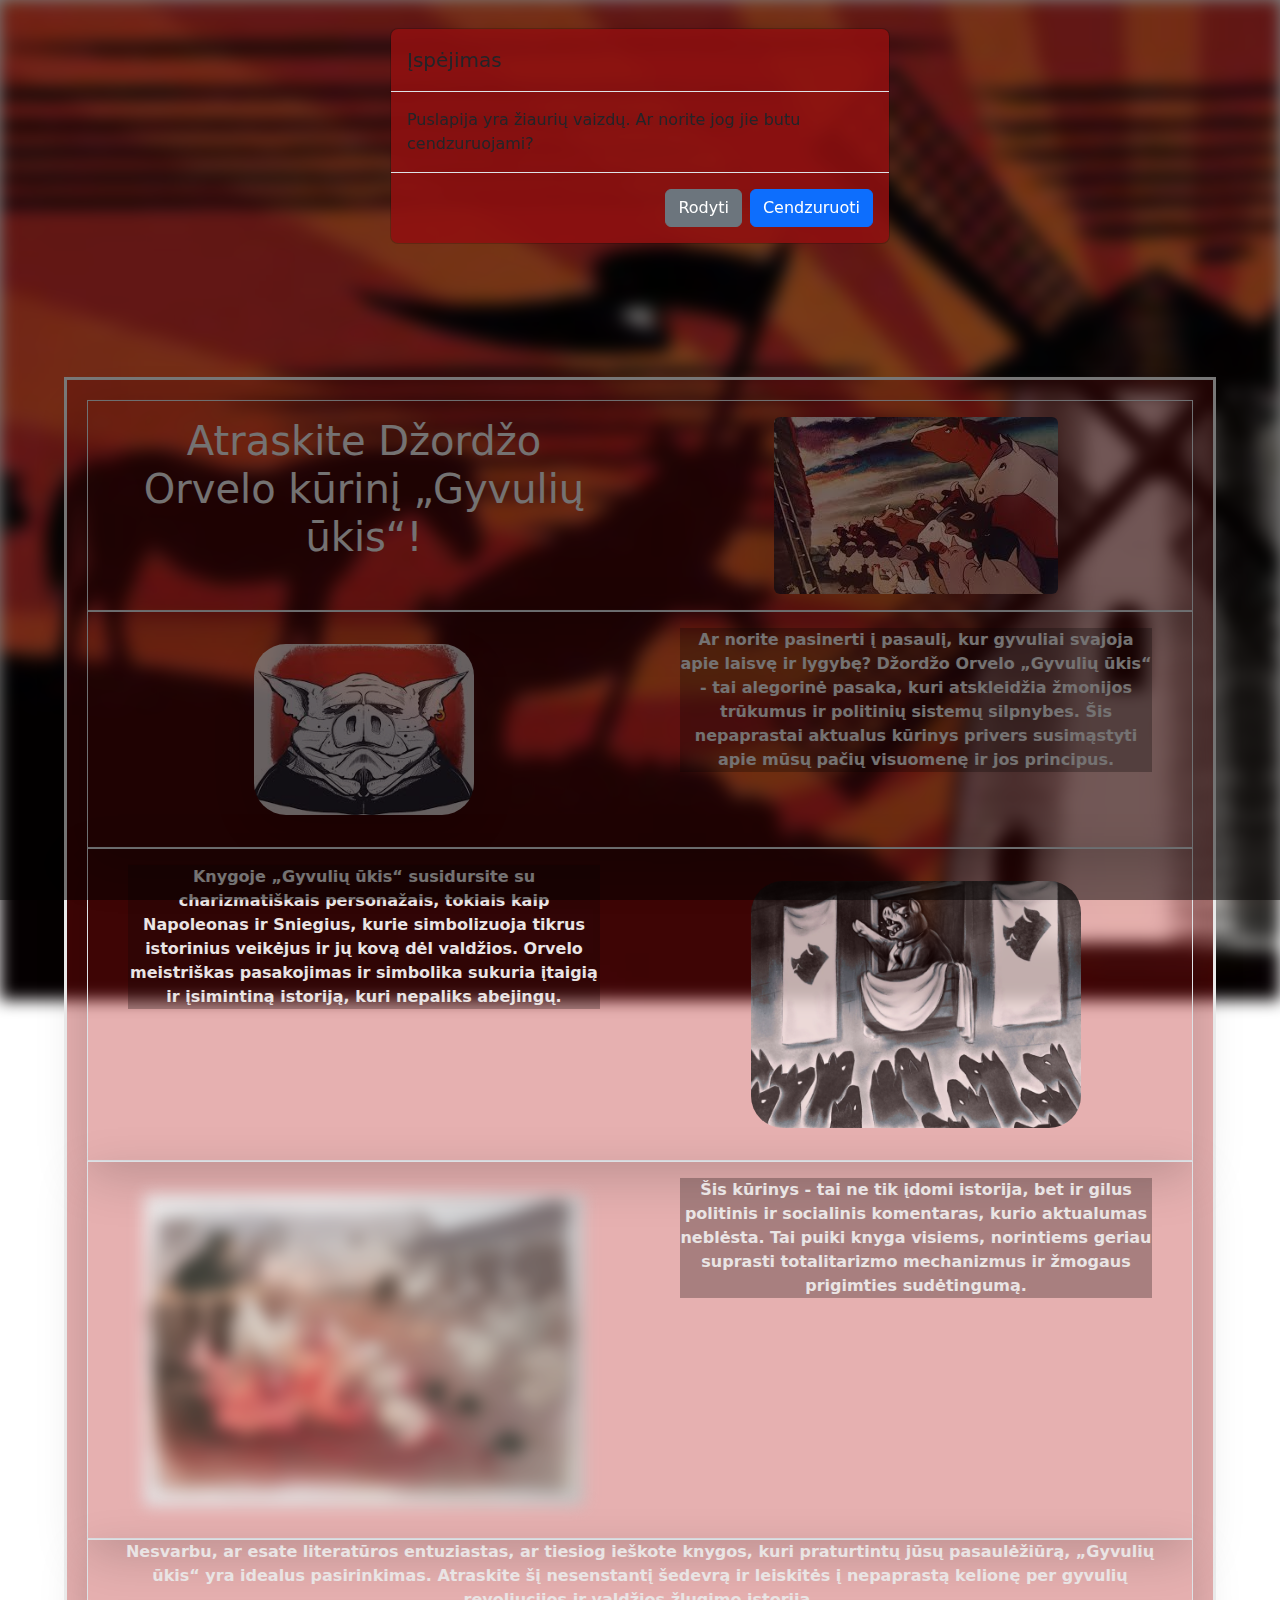
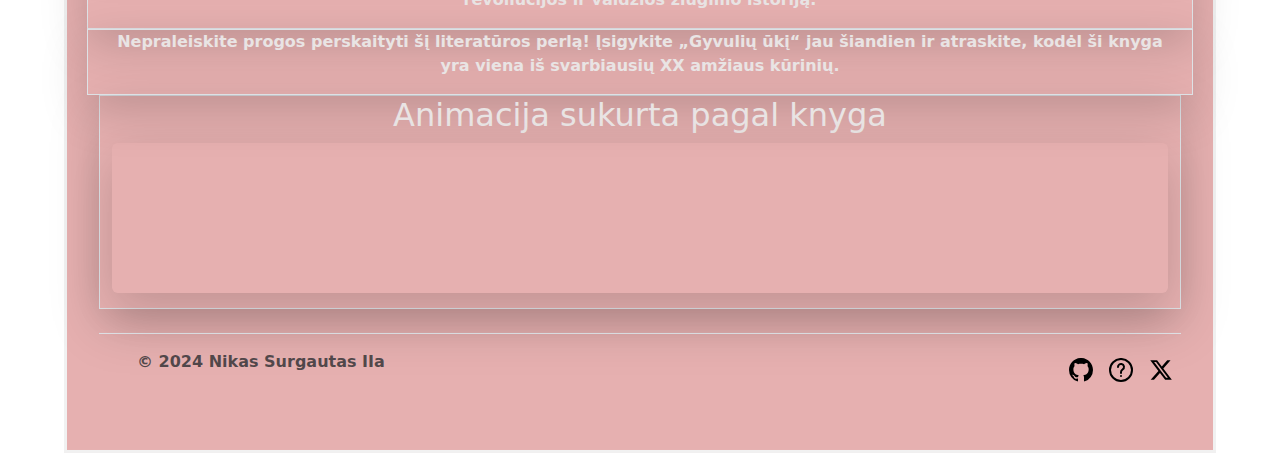
==== index.html @ b31e366e "foter with info" ====
<!DOCTYPE html>
<html lang="en">

<head>
    <meta charset="UTF-8">
    <meta name="viewport" content="width=device-width, initial-scale=1.0">
    <title>Givuliu Ūkis</title>
    <link rel="stylesheet" href="stiliukas.css">
    <link href="https://cdn.jsdelivr.net/npm/bootstrap@5.3.3/dist/css/bootstrap.min.css" rel="stylesheet"
        integrity="sha384-QWTKZyjpPEjISv5WaRU9OFeRpok6YctnYmDr5pNlyT2bRjXh0JMhjY6hW+ALEwIH" crossorigin="anonymous">
    <script src="https://cdn.jsdelivr.net/npm/bootstrap@5.3.3/dist/js/bootstrap.bundle.min.js"
        integrity="sha384-YvpcrYf0tY3lHB60NNkmXc5s9fDVZLESaAA55NDzOxhy9GkcIdslK1eN7N6jIeHz"
        crossorigin="anonymous"></script>
    <script src="https://code.jquery.com/jquery-3.5.1.slim.min.js"></script>
    <script src="https://cdn.jsdelivr.net/npm/@popperjs/core@2.5.4/dist/umd/popper.min.js"></script>
    <script src="https://stackpath.bootstrapcdn.com/bootstrap/4.5.2/js/bootstrap.min.js"></script>
    <script>
        $(document).ready(function () {
            $('#exampleModal').modal('show');

            let cendzura = true;
            let rodyti = document.getElementById("rodyti");
            let nerodyti = document.getElementById("nerodyti");
            let pav5 = document.getElementById("pav5");
            rodyti.addEventListener("click", function () {
                cendzura = false;
                cendzuravimas()

            });
            nerodyti.addEventListener("click", function () {
                cendzura = true;
                cendzuravimas()
            });
            function cendzuravimas() {

                if (!cendzura) {
                    pav5.style.filter = "blur(0px)";


                } else {
                    pav5.style.filter = "blur(10px)";

                }
            }

        });
    </script>
</head>

<body class=" w-100 h-100">
    <div class="modal fade" id="exampleModal" tabindex="-1" aria-labelledby="exampleModalLabel" aria-hidden="true">
        <div class="modal-dialog">
            <div style="background-color: rgba(143, 16, 16, 0.884);" class="modal-content">
                <div class="modal-header">
                    <h5 class="modal-title" id="exampleModalLabel">Įspėjimas</h5>

                </div>
                <div class="modal-body">
                    Puslapija yra žiaurių vaizdų. Ar norite jog jie butu cendzuruojami?
                </div>
                <div class="modal-footer">
                    <button type="button" class="btn btn-secondary" data-bs-dismiss="modal" id="rodyti">Rodyti</button>
                    <button type="button" class="btn btn-primary" id="nerodyti"
                        data-bs-dismiss="modal">Cendzuruoti</button>
                </div>
            </div>
        </div>
    </div>

    <div class="bg-image">
    </div>

    <div class="bg-text">

        <div class="container">
            <div class="row">
                <div class="g-col-6 border shadow-lg">
                    <div class="container overflow-hidden text-center">
                        <div class="row gx-5">
                            <div class="col">
                                <div class="p-3">
                                    <h1 class="title text">Atraskite Džordžo Orvelo kūrinį „Gyvulių ūkis“!
                                    </h1>
                                </div>
                            </div>
                            <div class="col">
                                <div class="p-3"> <img src="pav1.jpeg" class="opacity-75 rounded-2 shadow-lg"></img>
                                </div>
                            </div>
                        </div>
                    </div>


                </div>
                <div class="g-col-6 border shadow-lg">
                    <div class="container overflow-hidden text-center">
                        <div class="row gx-5">
                            <div class="col">
                                <div class="p-3">

                                    <div class="p-3"> <img class="opacity-75 w-50 h-50 rounded-5 shadow-lg"
                                            src="pav3.jpeg"></img></div>
                                </div>
                            </div>
                            <div class="col">
                                <div class="p-3">

                                    <div style="background-color: rgba(15, 7, 7, 0.288);">
                                        <p class="text">Ar norite pasinerti į pasaulį, kur gyvuliai svajoja apie laisvę
                                            ir lygybę? Džordžo
                                            Orvelo „Gyvulių ūkis“ - tai alegorinė pasaka, kuri atskleidžia žmonijos
                                            trūkumus ir politinių
                                            sistemų silpnybes. Šis nepaprastai aktualus kūrinys privers susimąstyti apie
                                            mūsų pačių
                                            visuomenę ir
                                            jos principus.</p>
                                    </div>
                                </div>
                            </div>
                        </div>
                    </div>

                </div>
                <div class="g-col-6 border shadow-lg">
                    <div class="container overflow-hidden text-center">
                        <div class="row gx-5">
                            <div class="col">
                                <div class="p-3">

                                    <div style="background-color: rgba(15, 7, 7, 0.288);">

                                        <p class="text">Knygoje „Gyvulių ūkis“ susidursite su charizmatiškais
                                            personažais, tokiais kaip
                                            Napoleonas ir Sniegius, kurie simbolizuoja tikrus istorinius veikėjus ir jų
                                            kovą dėl valdžios.
                                            Orvelo meistriškas pasakojimas ir simbolika sukuria įtaigią ir įsimintiną
                                            istoriją, kuri
                                            nepaliks abejingų.</p>

                                    </div>
                                </div>
                            </div>
                            <div class="col">
                                <div class="p-3">

                                    <div class="p-3"> <img id="pav4" class="opacity-75 w-75 h-75 rounded-5"
                                            src="pav4.jpeg"></img></div>
                                </div>
                            </div>
                        </div>
                    </div>

                </div>
                <div class="g-col-6 border shadow-lg">
                    <div class="container overflow-hidden text-center">
                        <div class="row gx-5">
                            <div class="col">
                                <div class="p-3">

                                    <div class="p-3"> <img id="pav5" class="opacity-75 w-100 h-100 rounded-1"
                                            src="pav5.jpeg"></img></div>
                                </div>
                            </div>
                            <div class="col">
                                <div class="p-3">

                                    <div style="background-color: rgba(15, 7, 7, 0.288);">

                                        <p class="text">Šis kūrinys - tai ne tik įdomi istorija, bet ir gilus politinis
                                            ir socialinis
                                            komentaras, kurio aktualumas neblėsta. Tai puiki knyga visiems, norintiems
                                            geriau suprasti
                                            totalitarizmo mechanizmus ir žmogaus prigimties sudėtingumą.</p>

                                    </div>
                                </div>
                            </div>
                        </div>
                    </div>

                </div>

                <div class="g-col-6 border shadow-lg">
                    <p class="text">Nesvarbu, ar esate literatūros entuziastas, ar tiesiog ieškote knygos, kuri
                        praturtintų jūsų pasaulėžiūrą, „Gyvulių ūkis“ yra idealus pasirinkimas. Atraskite šį nesenstantį
                        šedevrą ir leiskitės į nepaprastą kelionę per gyvulių revoliucijos ir valdžios žlugimo istoriją.

                    </p>
                </div>
                <div class="g-col-6 border shadow-lg">
                    <p class="text">Nepraleiskite progos perskaityti šį literatūros perlą! Įsigykite „Gyvulių ūkį“ jau
                        šiandien ir atraskite, kodėl ši knyga yra viena iš svarbiausių XX amžiaus kūrinių.

                    </p>
                </div>
                <!-- <div class="col-6 border shadow-lg" ><img src="pav1.jpeg" class="rounded mx-auto d-block w-100">
                </img> -->
            </div>
            <div class="container-fluid border shadow-lg">
                <h2>
                    Animacija sukurta pagal knyga
                </h2>
                <iframe class="figure-img rounded shadow-lg w-100 h-100 d-inline-block mouseon"
                    src="https://www.youtube-nocookie.com/embed/R7zAWdd0No4?si=Yp4DZ9bgCKbvUCI1"
                    title="YouTube video player" frameborder="0"
                    allow="accelerometer; autoplay; clipboard-write; encrypted-media; gyroscope; picture-in-picture; web-share"
                    referrerpolicy="strict-origin-when-cross-origin" allowfullscreen>
                </iframe>
            </div>
        </div>
        <div class="container">
            <footer class="d-flex flex-wrap justify-content-between align-items-center py-3 my-4 border-top">
                <div class="col-md-4 d-flex align-items-center">
                    <a href="/" class="mb-3 me-2 mb-md-0 text-body-secondary text-decoration-none lh-1">
                        <svg class="bi" width="30" height="24">
                            <use xlink:href="#bootstrap"></use>
                        </svg>
                    </a>
                    <p class="text-center text-body-secondary">© 2024 Nikas Surgautas IIa</p>

                </div>

                <ul class="nav col-md-4 justify-content-end list-unstyled d-flex">
                    <li class="nav-item"><a href="#" class="nav-link px-2 text-body-secondary"></a></li>
                    <li class="nav-item"><a href="https://github.com/NIKASURG"
                            class="nav-link px-2 text-body-secondary">
                            <svg aria-hidden="true" height="24" viewBox="0 0 16 16" version="1.1" width="24"
                                data-view-component="true" class="octicon octicon-mark-github">
                                <path
                                    d="M8 0c4.42 0 8 3.58 8 8a8.013 8.013 0 0 1-5.45 7.59c-.4.08-.55-.17-.55-.38 0-.27.01-1.13.01-2.2 0-.75-.25-1.23-.54-1.48 1.78-.2 3.65-.88 3.65-3.95 0-.88-.31-1.59-.82-2.15.08-.2.36-1.02-.08-2.12 0 0-.67-.22-2.2.82-.64-.18-1.32-.27-2-.27-.68 0-1.36.09-2 .27-1.53-1.03-2.2-.82-2.2-.82-.44 1.1-.16 1.92-.08 2.12-.51.56-.82 1.28-.82 2.15 0 3.06 1.86 3.75 3.64 3.95-.23.2-.44.55-.51 1.07-.46.21-1.61.55-2.33-.66-.15-.24-.6-.83-1.23-.82-.67.01-.27.38.01.53.34.19.73.9.82 1.13.16.45.68 1.31 2.69.94 0 .67.01 1.3.01 1.49 0 .21-.15.45-.55.38A7.995 7.995 0 0 1 0 8c0-4.42 3.58-8 8-8Z">
                                </path>
                            </svg>
                        </a>
                    </li>

                    <li class="nav-item"><a href="/FAQs.html" class="nav-link px-2 text-body-secondary"><svg
                                xmlns="http://www.w3.org/2000/svg" id="Outline" viewBox="0 0 24 24" width="24"
                                height="24">
                                <path
                                    d="M12,0A12,12,0,1,0,24,12,12.013,12.013,0,0,0,12,0Zm0,22A10,10,0,1,1,22,12,10.011,10.011,0,0,1,12,22Z" />
                                <path
                                    d="M12.717,5.063A4,4,0,0,0,8,9a1,1,0,0,0,2,0,2,2,0,0,1,2.371-1.967,2.024,2.024,0,0,1,1.6,1.595,2,2,0,0,1-1,2.125A3.954,3.954,0,0,0,11,14.257V15a1,1,0,0,0,2,0v-.743a1.982,1.982,0,0,1,.93-1.752,4,4,0,0,0-1.213-7.442Z" />
                                <rect x="11" y="17" width="2" height="2" rx="1" />
                            </svg></a></li>
                    <!-- <li class="nav-item"><a href="#" class="nav-link px-2 text-body-secondary"></a></li> -->
                    <li class="nav-item"><a href="https://x.com/surgautas" class="nav-link px-2 text-body-secondary">
                            <svg aria-hidden="true" height="24" viewBox="0 0 24 24" version="1.1" width="24"
                                data-view-component="true" class="octicon octicon-mark-github">
                                <path
                                    d="M18.244 2.25h3.308l-7.227 8.26 8.502 11.24H16.17l-5.214-6.817L4.99 21.75H1.68l7.73-8.835L1.254 2.25H8.08l4.713 6.231zm-1.161 17.52h1.833L7.084 4.126H5.117z">
                                </path>
                            </svg>
                        </a>
                    </li>


                </ul>
            </footer>


</body>

</html>
---- stiliukas.css ----
.dcenter{
    text-align: center;
}
body{
    background: rgb(121, 25, 21);
}

.mouseon{
    opacity: 0.95;
}
.mouseon:hover {
    opacity: 1;
}
body, html {
    height: 1000px;
    margin: 0;
    font-family: Arial, Helvetica, sans-serif;
  }
  
  * {
    box-sizing: border-box;
  }
  
  .bg-image {
    /* The image used */
    background-image: url("pav2.jpeg");
    
    /* Add the blur effect */
    filter: blur(8px);
    -webkit-filter: blur(8px);
    
    /* Full height */
    height: 100%; 
    
    /* Center and scale the image nicely */
    background-position: center;
    background-repeat: repeat;
    background-size: cover;
  }
  
  /* Position text in the middle of the page/image */
  .bg-text {
    background-color: rgb(124, 13, 13); /* Fallback color */
    background-color: rgba(179, 16, 16, 0.329); /* Black w/opacity/see-through */
    color: rgb(233, 228, 228);
    font-weight: bold;
    border: 3px solid #f1f1f1;
    position: absolute;
    top: 135%;
    /* width: 100vw; */
    /* bottom: -150%; */
    left: 50%;
    transform: translate(-50%, -50%);
    z-index: 2;
    width: 90%;
    padding: 20px;
    text-align: center;
  }
    @media (max-width: 768px) { 
      .bg-text {
        top: 220%;
      } 
  }
  .navbar-custom {
    background-color: rgb(133, 36, 36);
}
#pav5{
  filter: blur(8px);
  -webkit-filter: blur(8px);
}
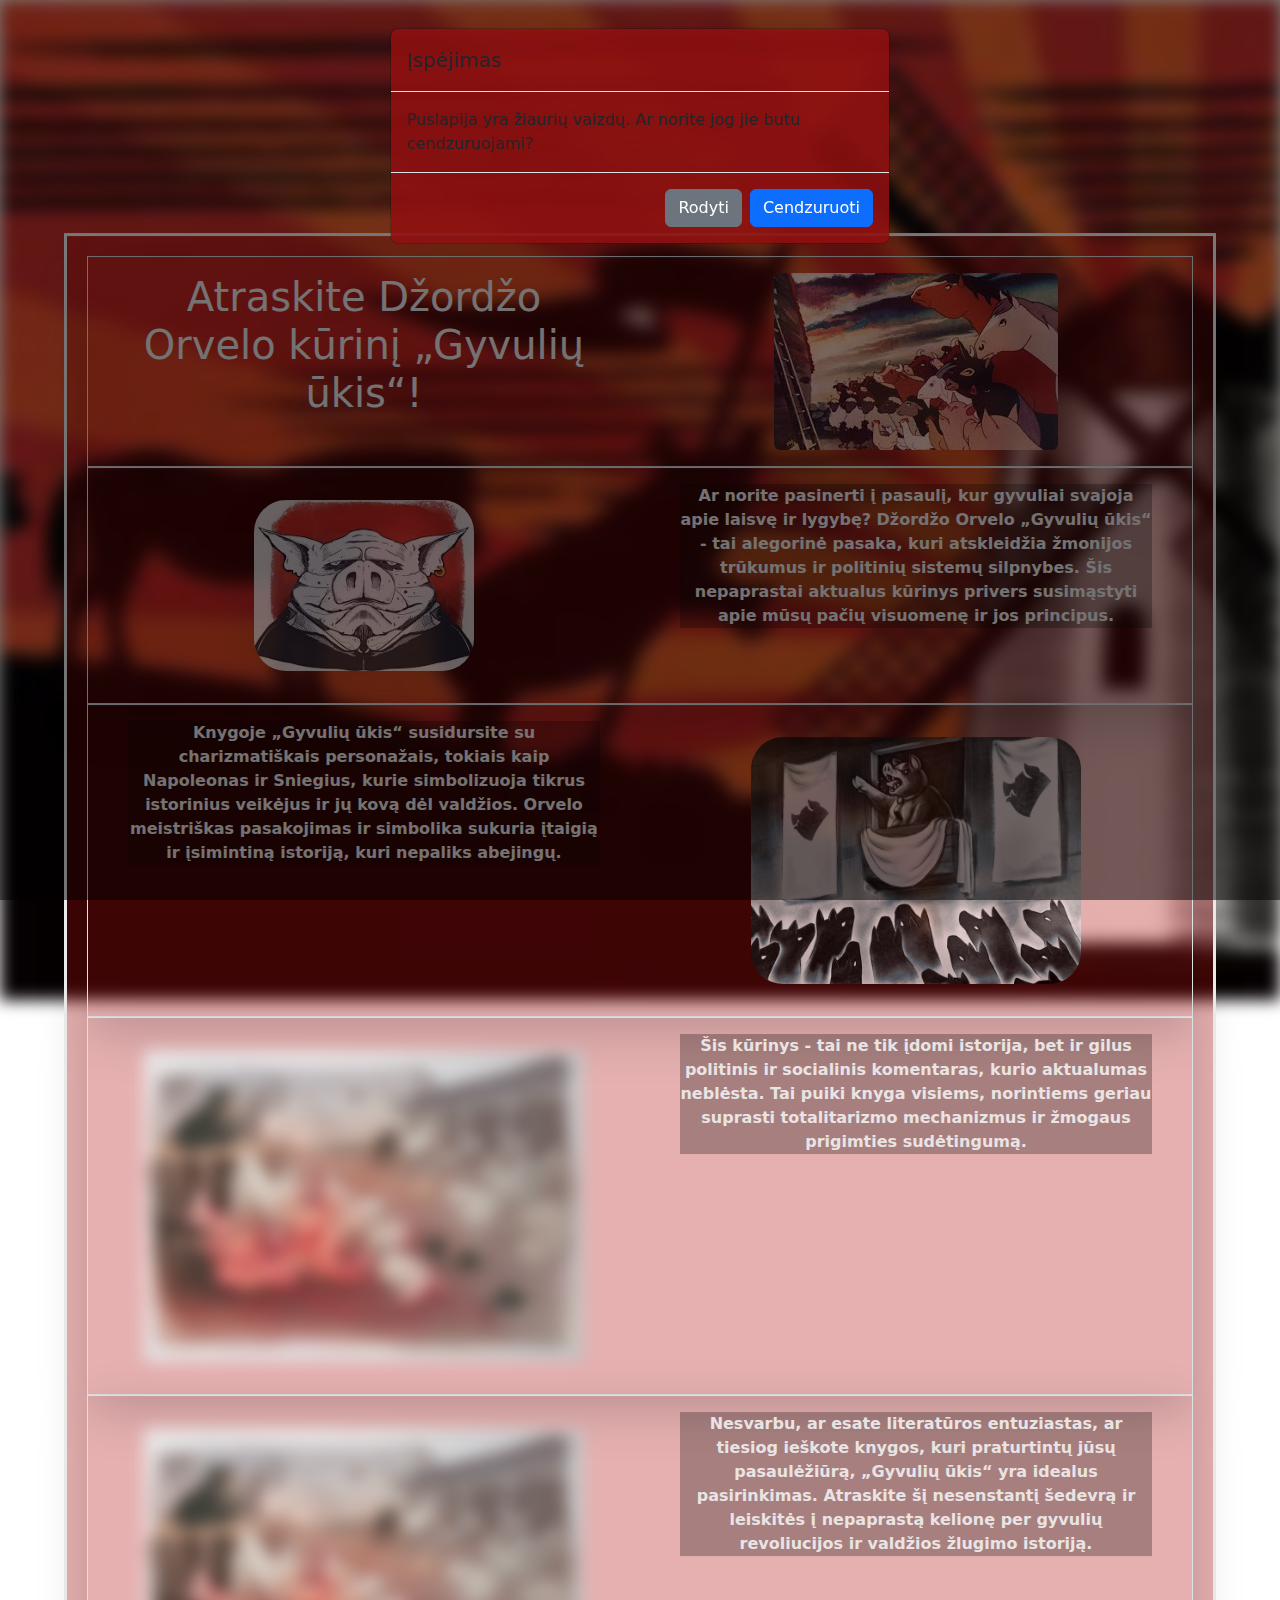
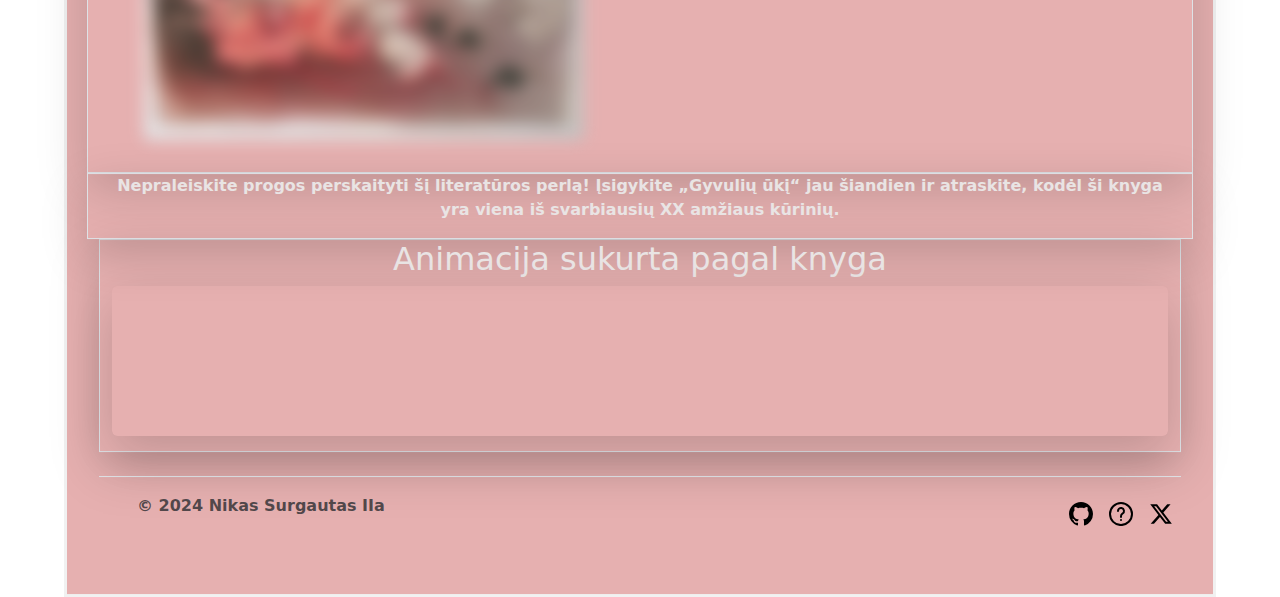
==== commit d9b8fdad: "givukv2" ====
--- a/index.html
+++ b/index.html
@@ -181,12 +181,36 @@
                 </div>
 
                 <div class="g-col-6 border shadow-lg">
-                    <p class="text">Nesvarbu, ar esate literatūros entuziastas, ar tiesiog ieškote knygos, kuri
-                        praturtintų jūsų pasaulėžiūrą, „Gyvulių ūkis“ yra idealus pasirinkimas. Atraskite šį nesenstantį
-                        šedevrą ir leiskitės į nepaprastą kelionę per gyvulių revoliucijos ir valdžios žlugimo istoriją.
-
-                    </p>
-                </div>
+                    <div class="container overflow-hidden text-center">
+                        <div class="row gx-5">
+                            <div class="col">
+                                <div class="p-3">
+
+                                    <div class="p-3"> <img id="pav5" class="opacity-75 w-100 h-100 rounded-1"
+                                            src="pav5.jpeg"></img></div>
+                                </div>
+                            </div>
+                            <div class="col">
+                                <div class="p-3">
+
+                                    <div style="background-color: rgba(15, 7, 7, 0.288);">
+
+                                        <p class="text">Nesvarbu, ar esate literatūros entuziastas, ar tiesiog ieškote
+                                            knygos, kuri
+                                            praturtintų jūsų pasaulėžiūrą, „Gyvulių ūkis“ yra idealus pasirinkimas.
+                                            Atraskite šį nesenstantį
+                                            šedevrą ir leiskitės į nepaprastą kelionę per gyvulių revoliucijos ir
+                                            valdžios žlugimo istoriją.
+                                        </p>
+
+                                    </div>
+                                </div>
+                            </div>
+                        </div>
+                    </div>
+
+                </div>
+
                 <div class="g-col-6 border shadow-lg">
                     <p class="text">Nepraleiskite progos perskaityti šį literatūros perlą! Įsigykite „Gyvulių ūkį“ jau
                         šiandien ir atraskite, kodėl ši knyga yra viena iš svarbiausių XX amžiaus kūrinių.
@@ -244,8 +268,9 @@
                             </svg></a></li>
                     <!-- <li class="nav-item"><a href="#" class="nav-link px-2 text-body-secondary"></a></li> -->
                     <li class="nav-item"><a href="https://x.com/surgautas" class="nav-link px-2 text-body-secondary">
-                            <svg aria-hidden="true" height="24" viewBox="0 0 24 24" version="1.1" width="24"
-                                data-view-component="true" class="octicon octicon-mark-github">
+                            <svg aria-hidden="true" height="24"
+                                viewBox="0 0 24 24                                                                                                                                                                                                                                                                                                                                                                                                                                                                                                                                                                                                                                                                                                                                                                                                                                                                                                                                                                                                                                                                                                                                                                                                                                                                                      "
+                                version="1.1" width="24" data-view-component="true" class="octicon octicon-mark-github">
                                 <path
                                     d="M18.244 2.25h3.308l-7.227 8.26 8.502 11.24H16.17l-5.214-6.817L4.99 21.75H1.68l7.73-8.835L1.254 2.25H8.08l4.713 6.231zm-1.161 17.52h1.833L7.084 4.126H5.117z">
                                 </path>
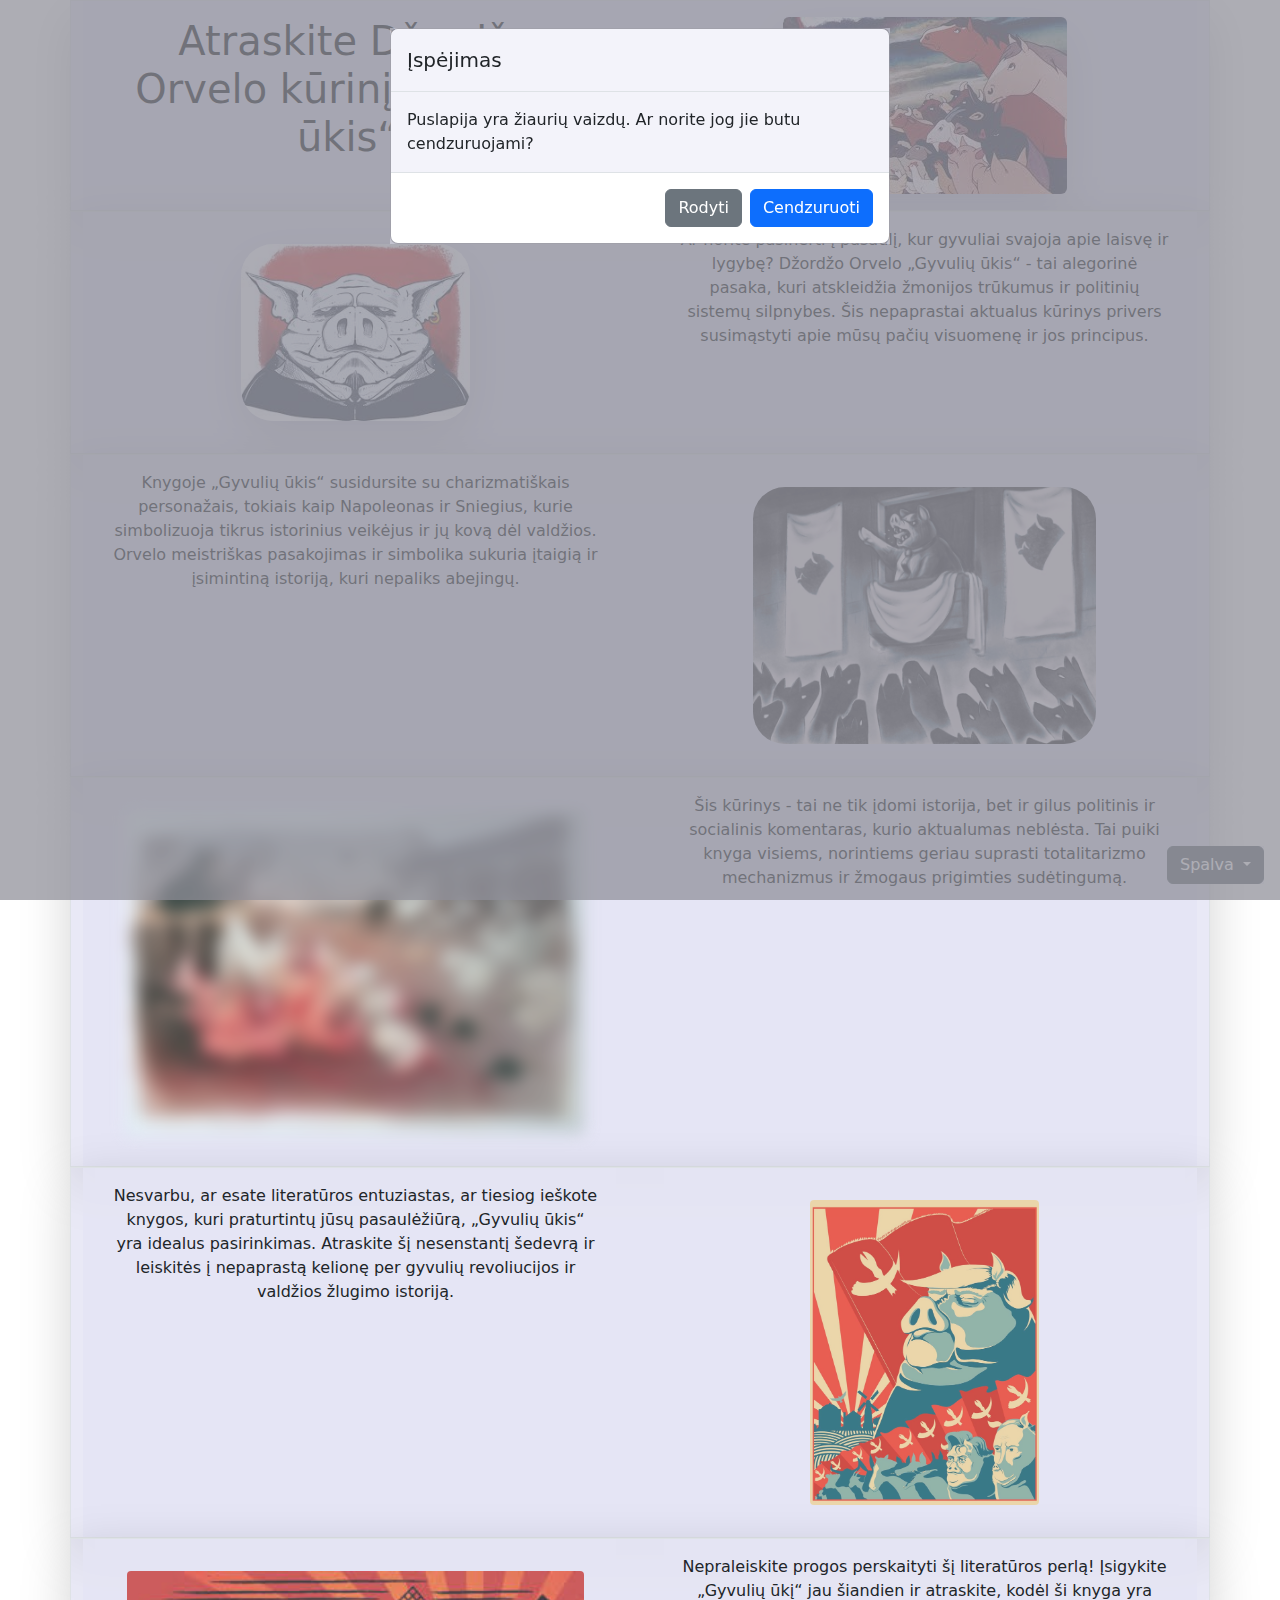
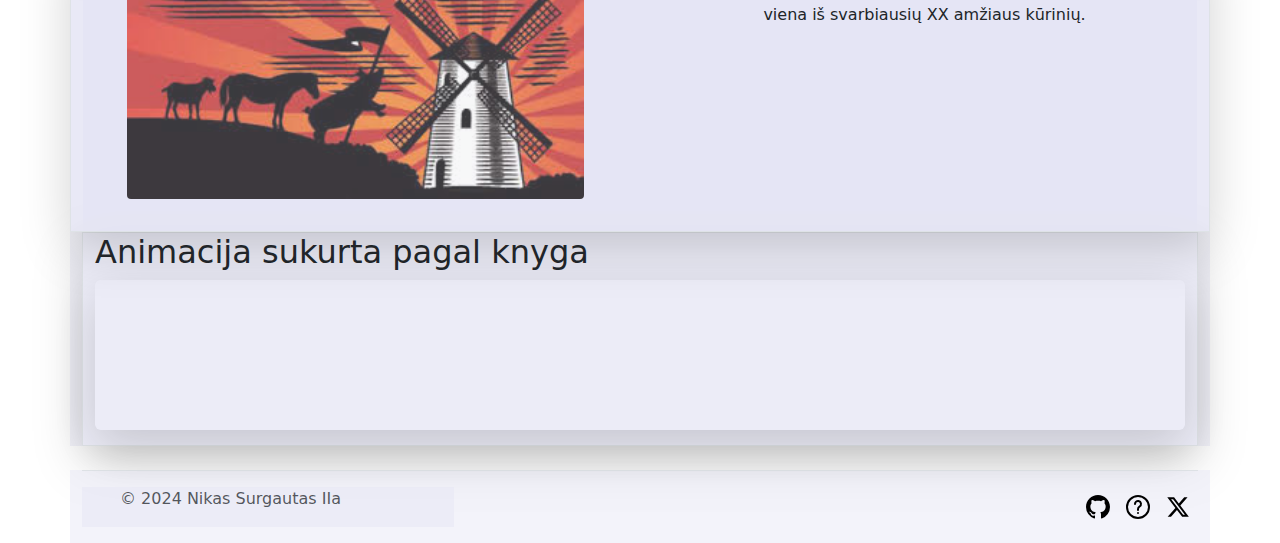
==== commit 84eafb9b: "Šviesiau" ====
--- a/index.html
+++ b/index.html
@@ -50,7 +50,7 @@
 <body class=" w-100 h-100">
     <div class="modal fade" id="exampleModal" tabindex="-1" aria-labelledby="exampleModalLabel" aria-hidden="true">
         <div class="modal-dialog">
-            <div style="background-color: rgba(143, 16, 16, 0.884);" class="modal-content">
+            <div class="modal-content">
                 <div class="modal-header">
                     <h5 class="modal-title" id="exampleModalLabel">Įspėjimas</h5>
 
@@ -67,221 +67,253 @@
         </div>
     </div>
 
-    <div class="bg-image">
+    <!-- <div class="bg-image"> -->
     </div>
 
-    <div class="bg-text">
-
-        <div class="container">
-            <div class="row">
-                <div class="g-col-6 border shadow-lg">
-                    <div class="container overflow-hidden text-center">
-                        <div class="row gx-5">
-                            <div class="col">
-                                <div class="p-3">
-                                    <h1 class="title text">Atraskite Džordžo Orvelo kūrinį „Gyvulių ūkis“!
-                                    </h1>
-                                </div>
-                            </div>
-                            <div class="col">
-                                <div class="p-3"> <img src="pav1.jpeg" class="opacity-75 rounded-2 shadow-lg"></img>
-                                </div>
-                            </div>
-                        </div>
-                    </div>
-
-
-                </div>
-                <div class="g-col-6 border shadow-lg">
-                    <div class="container overflow-hidden text-center">
-                        <div class="row gx-5">
-                            <div class="col">
-                                <div class="p-3">
-
-                                    <div class="p-3"> <img class="opacity-75 w-50 h-50 rounded-5 shadow-lg"
-                                            src="pav3.jpeg"></img></div>
-                                </div>
-                            </div>
-                            <div class="col">
-                                <div class="p-3">
-
-                                    <div style="background-color: rgba(15, 7, 7, 0.288);">
-                                        <p class="text">Ar norite pasinerti į pasaulį, kur gyvuliai svajoja apie laisvę
-                                            ir lygybę? Džordžo
-                                            Orvelo „Gyvulių ūkis“ - tai alegorinė pasaka, kuri atskleidžia žmonijos
-                                            trūkumus ir politinių
-                                            sistemų silpnybes. Šis nepaprastai aktualus kūrinys privers susimąstyti apie
-                                            mūsų pačių
-                                            visuomenę ir
-                                            jos principus.</p>
-                                    </div>
-                                </div>
-                            </div>
-                        </div>
-                    </div>
-
-                </div>
-                <div class="g-col-6 border shadow-lg">
-                    <div class="container overflow-hidden text-center">
-                        <div class="row gx-5">
-                            <div class="col">
-                                <div class="p-3">
-
-                                    <div style="background-color: rgba(15, 7, 7, 0.288);">
-
-                                        <p class="text">Knygoje „Gyvulių ūkis“ susidursite su charizmatiškais
-                                            personažais, tokiais kaip
-                                            Napoleonas ir Sniegius, kurie simbolizuoja tikrus istorinius veikėjus ir jų
-                                            kovą dėl valdžios.
-                                            Orvelo meistriškas pasakojimas ir simbolika sukuria įtaigią ir įsimintiną
-                                            istoriją, kuri
-                                            nepaliks abejingų.</p>
-
-                                    </div>
-                                </div>
-                            </div>
-                            <div class="col">
-                                <div class="p-3">
-
-                                    <div class="p-3"> <img id="pav4" class="opacity-75 w-75 h-75 rounded-5"
-                                            src="pav4.jpeg"></img></div>
-                                </div>
-                            </div>
-                        </div>
-                    </div>
-
-                </div>
-                <div class="g-col-6 border shadow-lg">
-                    <div class="container overflow-hidden text-center">
-                        <div class="row gx-5">
-                            <div class="col">
-                                <div class="p-3">
-
-                                    <div class="p-3"> <img id="pav5" class="opacity-75 w-100 h-100 rounded-1"
-                                            src="pav5.jpeg"></img></div>
-                                </div>
-                            </div>
-                            <div class="col">
-                                <div class="p-3">
-
-                                    <div style="background-color: rgba(15, 7, 7, 0.288);">
-
-                                        <p class="text">Šis kūrinys - tai ne tik įdomi istorija, bet ir gilus politinis
-                                            ir socialinis
-                                            komentaras, kurio aktualumas neblėsta. Tai puiki knyga visiems, norintiems
-                                            geriau suprasti
-                                            totalitarizmo mechanizmus ir žmogaus prigimties sudėtingumą.</p>
-
-                                    </div>
-                                </div>
-                            </div>
-                        </div>
-                    </div>
-
-                </div>
-
-                <div class="g-col-6 border shadow-lg">
-                    <div class="container overflow-hidden text-center">
-                        <div class="row gx-5">
-                            <div class="col">
-                                <div class="p-3">
-
-                                    <div class="p-3"> <img id="pav5" class="opacity-75 w-100 h-100 rounded-1"
-                                            src="pav5.jpeg"></img></div>
-                                </div>
-                            </div>
-                            <div class="col">
-                                <div class="p-3">
-
-                                    <div style="background-color: rgba(15, 7, 7, 0.288);">
-
-                                        <p class="text">Nesvarbu, ar esate literatūros entuziastas, ar tiesiog ieškote
-                                            knygos, kuri
-                                            praturtintų jūsų pasaulėžiūrą, „Gyvulių ūkis“ yra idealus pasirinkimas.
-                                            Atraskite šį nesenstantį
-                                            šedevrą ir leiskitės į nepaprastą kelionę per gyvulių revoliucijos ir
-                                            valdžios žlugimo istoriją.
-                                        </p>
-
-                                    </div>
-                                </div>
-                            </div>
-                        </div>
-                    </div>
-
-                </div>
-
-                <div class="g-col-6 border shadow-lg">
-                    <p class="text">Nepraleiskite progos perskaityti šį literatūros perlą! Įsigykite „Gyvulių ūkį“ jau
-                        šiandien ir atraskite, kodėl ši knyga yra viena iš svarbiausių XX amžiaus kūrinių.
-
-                    </p>
-                </div>
-                <!-- <div class="col-6 border shadow-lg" ><img src="pav1.jpeg" class="rounded mx-auto d-block w-100">
+
+
+    <div class="container">
+        <div class="row">
+            <div class="g-col-6 border shadow-lg">
+                <div class="container overflow-hidden text-center">
+                    <div class="row gx-5">
+                        <div class="col">
+                            <div class="p-3">
+                                <h1 class="title text">Atraskite Džordžo Orvelo kūrinį „Gyvulių ūkis“!
+                                </h1>
+                            </div>
+                        </div>
+                        <div class="col">
+                            <div class="p-3"> <img src="pav1.jpeg" class="opacity-75 rounded-2 shadow-lg"></img>
+                            </div>
+                        </div>
+                    </div>
+                </div>
+
+
+            </div>
+            <div class="g-col-6 border shadow-lg">
+                <div class="container overflow-hidden text-center">
+                    <div class="row gx-5">
+                        <div class="col">
+                            <div class="p-3">
+
+                                <div class="p-3"> <img class="opacity-75 w-50 h-50 rounded-5 shadow-lg"
+                                        src="pav3.jpeg"></img></div>
+                            </div>
+                        </div>
+                        <div class="col">
+                            <div class="p-3">
+
+                                <div class='textBack'>
+                                    <p class="text">Ar norite pasinerti į pasaulį, kur gyvuliai svajoja apie laisvę
+                                        ir lygybę? Džordžo
+                                        Orvelo „Gyvulių ūkis“ - tai alegorinė pasaka, kuri atskleidžia žmonijos
+                                        trūkumus ir politinių
+                                        sistemų silpnybes. Šis nepaprastai aktualus kūrinys privers susimąstyti apie
+                                        mūsų pačių
+                                        visuomenę ir
+                                        jos principus.</p>
+                                </div>
+                            </div>
+                        </div>
+                    </div>
+                </div>
+
+            </div>
+            <div class="g-col-6 border shadow-lg">
+                <div class="container overflow-hidden text-center">
+                    <div class="row gx-5">
+                        <div class="col">
+                            <div class="p-3">
+
+                                <div class='textBack'>
+
+                                    <p class="text">Knygoje „Gyvulių ūkis“ susidursite su charizmatiškais
+                                        personažais, tokiais kaip
+                                        Napoleonas ir Sniegius, kurie simbolizuoja tikrus istorinius veikėjus ir jų
+                                        kovą dėl valdžios.
+                                        Orvelo meistriškas pasakojimas ir simbolika sukuria įtaigią ir įsimintiną
+                                        istoriją, kuri
+                                        nepaliks abejingų.</p>
+
+                                </div>
+                            </div>
+                        </div>
+                        <div class="col">
+                            <div class="p-3">
+
+                                <div class="p-3"> <img id="pav4" class="opacity-75 w-75 h-75 rounded-5"
+                                        src="pav4.jpeg"></img></div>
+                            </div>
+                        </div>
+                    </div>
+                </div>
+
+            </div>
+            <div class="g-col-6 border shadow-lg">
+                <div class="container overflow-hidden text-center">
+                    <div class="row gx-5">
+                        <div class="col">
+                            <div class="p-3">
+
+                                <div class="p-3"> <img id="pav5" class="opacity-75 w-100 h-100 rounded-1"
+                                        src="pav5.jpeg"></img></div>
+                            </div>
+                        </div>
+                        <div class="col">
+                            <div class="p-3">
+
+                                <div class='textBack'>
+
+                                    <p class="text">Šis kūrinys - tai ne tik įdomi istorija, bet ir gilus politinis
+                                        ir socialinis
+                                        komentaras, kurio aktualumas neblėsta. Tai puiki knyga visiems, norintiems
+                                        geriau suprasti
+                                        totalitarizmo mechanizmus ir žmogaus prigimties sudėtingumą.</p>
+
+                                </div>
+                            </div>
+                        </div>
+                    </div>
+                </div>
+
+            </div>
+
+            <div class="g-col-6 border shadow-lg">
+                <div class="container overflow-hidden text-center">
+                    <div class="row gx-5">
+                        <div class="col">
+                            <div class="p-3">
+
+                                <div class='textBack'>
+
+                                    <p class="text">Nesvarbu, ar esate literatūros entuziastas, ar tiesiog ieškote
+                                        knygos, kuri
+                                        praturtintų jūsų pasaulėžiūrą, „Gyvulių ūkis“ yra idealus pasirinkimas.
+                                        Atraskite šį nesenstantį
+                                        šedevrą ir leiskitės į nepaprastą kelionę per gyvulių revoliucijos ir
+                                        valdžios žlugimo istoriją.
+                                    </p>
+
+                                </div>
+                            </div>
+                        </div>
+                        <div class="col">
+                            <div class="p-3">
+
+                                <div class="p-3"> <img class="opacity-75 w-50 h-50 rounded-1" src="pav6.jpeg"></img>
+                                </div>
+                            </div>
+                        </div>
+                    </div>
+                </div>
+
+            </div>
+
+            <div class="g-col-6 border shadow-lg">
+                <div class="container overflow-hidden text-center">
+                    <div class="row gx-5">
+                        <div class="col">
+                            <div class="p-3">
+
+                                <div class="p-3"> <img class="opacity-75 w-100 h-100 rounded-1" src="pav2.jpeg"></img>
+                                </div>
+                            </div>
+                        </div>
+                        <div class="col">
+                            <div class="p-3">
+
+                                <div class='textBack'>
+
+                                    <p class="text">Nepraleiskite progos perskaityti šį literatūros perlą! Įsigykite
+                                        „Gyvulių ūkį“ jau
+                                        šiandien ir atraskite, kodėl ši knyga yra viena iš svarbiausių XX amžiaus
+                                        kūrinių.</p>
+
+                                </div>
+                            </div>
+                        </div>
+                    </div>
+                </div>
+
+            </div>
+            <!-- <div class="col-6 border shadow-lg" ><img src="pav1.jpeg" class="rounded mx-auto d-block w-100">
                 </img> -->
-            </div>
-            <div class="container-fluid border shadow-lg">
-                <h2>
-                    Animacija sukurta pagal knyga
-                </h2>
-                <iframe class="figure-img rounded shadow-lg w-100 h-100 d-inline-block mouseon"
-                    src="https://www.youtube-nocookie.com/embed/R7zAWdd0No4?si=Yp4DZ9bgCKbvUCI1"
-                    title="YouTube video player" frameborder="0"
-                    allow="accelerometer; autoplay; clipboard-write; encrypted-media; gyroscope; picture-in-picture; web-share"
-                    referrerpolicy="strict-origin-when-cross-origin" allowfullscreen>
-                </iframe>
-            </div>
         </div>
-        <div class="container">
-            <footer class="d-flex flex-wrap justify-content-between align-items-center py-3 my-4 border-top">
-                <div class="col-md-4 d-flex align-items-center">
-                    <a href="/" class="mb-3 me-2 mb-md-0 text-body-secondary text-decoration-none lh-1">
-                        <svg class="bi" width="30" height="24">
-                            <use xlink:href="#bootstrap"></use>
+        <div class="container-fluid border shadow-lg">
+            <h2>
+                Animacija sukurta pagal knyga
+            </h2>
+            <iframe class="figure-img rounded shadow-lg w-100 h-100 d-inline-block mouseon"
+                src="https://www.youtube-nocookie.com/embed/R7zAWdd0No4?si=Yp4DZ9bgCKbvUCI1"
+                title="YouTube video player" frameborder="0"
+                allow="accelerometer; autoplay; clipboard-write; encrypted-media; gyroscope; picture-in-picture; web-share"
+                referrerpolicy="strict-origin-when-cross-origin" allowfullscreen>
+            </iframe>
+        </div>
+    </div>
+    <div class="container">
+        <footer class="d-flex flex-wrap justify-content-between align-items-center py-3 my-4 border-top">
+            <div class="col-md-4 d-flex align-items-center">
+                <a href="/" class="mb-3 me-2 mb-md-0 text-body-secondary text-decoration-none lh-1">
+                    <svg class="bi" width="30" height="24">
+                        <use xlink:href="#bootstrap"></use>
+                    </svg>
+                </a>
+                <p class="text-center text-body-secondary">© 2024 Nikas Surgautas IIa</p>
+
+            </div>
+
+            <ul class="nav col-md-4 justify-content-end list-unstyled d-flex">
+                <li class="nav-item"><a href="#" class="nav-link px-2 text-body-secondary"></a></li>
+                <li class="nav-item"><a href="https://github.com/NIKASURG" class="nav-link px-2 text-body-secondary">
+                        <svg aria-hidden="true" height="24" viewBox="0 0 16 16" version="1.1" width="24"
+                            data-view-component="true" class="octicon octicon-mark-github">
+                            <path
+                                d="M8 0c4.42 0 8 3.58 8 8a8.013 8.013 0 0 1-5.45 7.59c-.4.08-.55-.17-.55-.38 0-.27.01-1.13.01-2.2 0-.75-.25-1.23-.54-1.48 1.78-.2 3.65-.88 3.65-3.95 0-.88-.31-1.59-.82-2.15.08-.2.36-1.02-.08-2.12 0 0-.67-.22-2.2.82-.64-.18-1.32-.27-2-.27-.68 0-1.36.09-2 .27-1.53-1.03-2.2-.82-2.2-.82-.44 1.1-.16 1.92-.08 2.12-.51.56-.82 1.28-.82 2.15 0 3.06 1.86 3.75 3.64 3.95-.23.2-.44.55-.51 1.07-.46.21-1.61.55-2.33-.66-.15-.24-.6-.83-1.23-.82-.67.01-.27.38.01.53.34.19.73.9.82 1.13.16.45.68 1.31 2.69.94 0 .67.01 1.3.01 1.49 0 .21-.15.45-.55.38A7.995 7.995 0 0 1 0 8c0-4.42 3.58-8 8-8Z">
+                            </path>
                         </svg>
                     </a>
-                    <p class="text-center text-body-secondary">© 2024 Nikas Surgautas IIa</p>
-
-                </div>
-
-                <ul class="nav col-md-4 justify-content-end list-unstyled d-flex">
-                    <li class="nav-item"><a href="#" class="nav-link px-2 text-body-secondary"></a></li>
-                    <li class="nav-item"><a href="https://github.com/NIKASURG"
-                            class="nav-link px-2 text-body-secondary">
-                            <svg aria-hidden="true" height="24" viewBox="0 0 16 16" version="1.1" width="24"
-                                data-view-component="true" class="octicon octicon-mark-github">
-                                <path
-                                    d="M8 0c4.42 0 8 3.58 8 8a8.013 8.013 0 0 1-5.45 7.59c-.4.08-.55-.17-.55-.38 0-.27.01-1.13.01-2.2 0-.75-.25-1.23-.54-1.48 1.78-.2 3.65-.88 3.65-3.95 0-.88-.31-1.59-.82-2.15.08-.2.36-1.02-.08-2.12 0 0-.67-.22-2.2.82-.64-.18-1.32-.27-2-.27-.68 0-1.36.09-2 .27-1.53-1.03-2.2-.82-2.2-.82-.44 1.1-.16 1.92-.08 2.12-.51.56-.82 1.28-.82 2.15 0 3.06 1.86 3.75 3.64 3.95-.23.2-.44.55-.51 1.07-.46.21-1.61.55-2.33-.66-.15-.24-.6-.83-1.23-.82-.67.01-.27.38.01.53.34.19.73.9.82 1.13.16.45.68 1.31 2.69.94 0 .67.01 1.3.01 1.49 0 .21-.15.45-.55.38A7.995 7.995 0 0 1 0 8c0-4.42 3.58-8 8-8Z">
-                                </path>
-                            </svg>
-                        </a>
-                    </li>
-
-                    <li class="nav-item"><a href="/FAQs.html" class="nav-link px-2 text-body-secondary"><svg
-                                xmlns="http://www.w3.org/2000/svg" id="Outline" viewBox="0 0 24 24" width="24"
-                                height="24">
-                                <path
-                                    d="M12,0A12,12,0,1,0,24,12,12.013,12.013,0,0,0,12,0Zm0,22A10,10,0,1,1,22,12,10.011,10.011,0,0,1,12,22Z" />
-                                <path
-                                    d="M12.717,5.063A4,4,0,0,0,8,9a1,1,0,0,0,2,0,2,2,0,0,1,2.371-1.967,2.024,2.024,0,0,1,1.6,1.595,2,2,0,0,1-1,2.125A3.954,3.954,0,0,0,11,14.257V15a1,1,0,0,0,2,0v-.743a1.982,1.982,0,0,1,.93-1.752,4,4,0,0,0-1.213-7.442Z" />
-                                <rect x="11" y="17" width="2" height="2" rx="1" />
-                            </svg></a></li>
-                    <!-- <li class="nav-item"><a href="#" class="nav-link px-2 text-body-secondary"></a></li> -->
-                    <li class="nav-item"><a href="https://x.com/surgautas" class="nav-link px-2 text-body-secondary">
-                            <svg aria-hidden="true" height="24"
-                                viewBox="0 0 24 24                                                                                                                                                                                                                                                                                                                                                                                                                                                                                                                                                                                                                                                                                                                                                                                                                                                                                                                                                                                                                                                                                                                                                                                                                                                                                      "
-                                version="1.1" width="24" data-view-component="true" class="octicon octicon-mark-github">
-                                <path
-                                    d="M18.244 2.25h3.308l-7.227 8.26 8.502 11.24H16.17l-5.214-6.817L4.99 21.75H1.68l7.73-8.835L1.254 2.25H8.08l4.713 6.231zm-1.161 17.52h1.833L7.084 4.126H5.117z">
-                                </path>
-                            </svg>
-                        </a>
-                    </li>
-
-
-                </ul>
-            </footer>
-
+                </li>
+
+                <li class="nav-item"><a href="/FAQs.html" class="nav-link px-2 text-body-secondary"><svg
+                            xmlns="http://www.w3.org/2000/svg" id="Outline" viewBox="0 0 24 24" width="24" height="24">
+                            <path
+                                d="M12,0A12,12,0,1,0,24,12,12.013,12.013,0,0,0,12,0Zm0,22A10,10,0,1,1,22,12,10.011,10.011,0,0,1,12,22Z" />
+                            <path
+                                d="M12.717,5.063A4,4,0,0,0,8,9a1,1,0,0,0,2,0,2,2,0,0,1,2.371-1.967,2.024,2.024,0,0,1,1.6,1.595,2,2,0,0,1-1,2.125A3.954,3.954,0,0,0,11,14.257V15a1,1,0,0,0,2,0v-.743a1.982,1.982,0,0,1,.93-1.752,4,4,0,0,0-1.213-7.442Z" />
+                            <rect x="11" y="17" width="2" height="2" rx="1" />
+                        </svg></a></li>
+                <!-- <li class="nav-item"><a href="#" class="nav-link px-2 text-body-secondary"></a></li> -->
+                <li class="nav-item"><a href="https://x.com/surgautas" class="nav-link px-2 text-body-secondary">
+                        <svg aria-hidden="true" height="24"
+                            viewBox="0 0 24 24                                                                                                                                                                                                                                                                                                                                                                                                                                                                                                                                                                                                                                                                                                                                                                                                                                                                                                                                                                                                                                                                                                                                                                                                                                                                                      "
+                            version="1.1" width="24" data-view-component="true" class="octicon octicon-mark-github">
+                            <path
+                                d="M18.244 2.25h3.308l-7.227 8.26 8.502 11.24H16.17l-5.214-6.817L4.99 21.75H1.68l7.73-8.835L1.254 2.25H8.08l4.713 6.231zm-1.161 17.52h1.833L7.084 4.126H5.117z">
+                            </path>
+                        </svg>
+                    </a>
+                </li>
+
+
+            </ul>
+        </footer>
+
+        <div class="dropdown position-fixed bottom-0 end-0 mb-3 me-3 bd-mode-toggle">
+            <button class="btn btn-secondary dropdown-toggle" type="button" id="dropdownMenuButtonLight"
+                data-bs-toggle="dropdown" aria-expanded="false">
+                Spalva
+            </button>
+            <ul class="dropdown-menu" aria-labelledby="dropdownMenuButtonLight">
+                <li><a class="dropdown-item" href="#">Šviesus</a></li>
+                <li><a class="dropdown-item" href="#">Tamsus</a></li>
+                <li><a class="dropdown-item" href="#">Kruvinas</a></li>
+                <li><a class="dropdown-item" href="#">Atsitiktinis</a></li>
+\
+            </ul>
+        </div>
 
 </body>
 
--- a/stiliukas.css
+++ b/stiliukas.css
@@ -1,71 +1,82 @@
-
-.dcenter{
-    text-align: center;
-}
-body{
-    background: rgb(121, 25, 21);
+.dcenter {
+  text-align: center;
 }
 
-.mouseon{
-    opacity: 0.95;
+div {
+  display: block;
+  background-color: rgba(228, 228, 245, 0.459);
 }
+
+body {
+  background: rgb(160, 156, 156);
+}
+
+.mouseon {
+  opacity: 0.95;
+}
+
 .mouseon:hover {
-    opacity: 1;
+  opacity: 1;
 }
-body, html {
-    height: 1000px;
-    margin: 0;
-    font-family: Arial, Helvetica, sans-serif;
-  }
-  
-  * {
-    box-sizing: border-box;
-  }
-  
-  .bg-image {
-    /* The image used */
-    background-image: url("pav2.jpeg");
+
+body,
+html {
+  height: 1000px;
+  margin: 0;
+  font-family: Arial, Helvetica, sans-serif;
+}
+
+* {
+  box-sizing: border-box;
+}
+
+.bg-image {
+
+  /* background-image: url("pav2.jpeg");
     
-    /* Add the blur effect */
     filter: blur(8px);
     -webkit-filter: blur(8px);
     
-    /* Full height */
     height: 100%; 
     
-    /* Center and scale the image nicely */
+
     background-position: center;
     background-repeat: repeat;
-    background-size: cover;
-  }
-  
-  /* Position text in the middle of the page/image */
-  .bg-text {
-    background-color: rgb(124, 13, 13); /* Fallback color */
-    background-color: rgba(179, 16, 16, 0.329); /* Black w/opacity/see-through */
+    background-size: cover; */
+}
+
+
+.bg-text {
+  /* background-color: rgb(124, 13, 13);     background-color: rgba(179, 16, 16, 0.329);
     color: rgb(233, 228, 228);
     font-weight: bold;
     border: 3px solid #f1f1f1;
     position: absolute;
     top: 135%;
-    /* width: 100vw; */
-    /* bottom: -150%; */
+
     left: 50%;
     transform: translate(-50%, -50%);
     z-index: 2;
     width: 90%;
     padding: 20px;
-    text-align: center;
+    text-align: center; */
+}
+
+@media (max-width: 768px) {
+  .bg-text {
+    top: 220%;
   }
-    @media (max-width: 768px) { 
-      .bg-text {
-        top: 220%;
-      } 
-  }
-  .navbar-custom {
-    background-color: rgb(133, 36, 36);
 }
-#pav5{
+
+.navbar-custom {
+  background-color: rgb(255, 255, 255);
+}
+
+#pav5 {
   filter: blur(8px);
   -webkit-filter: blur(8px);
+}
+
+.textBack {
+  background-color: rgba(228, 228, 245, 0.459);
 }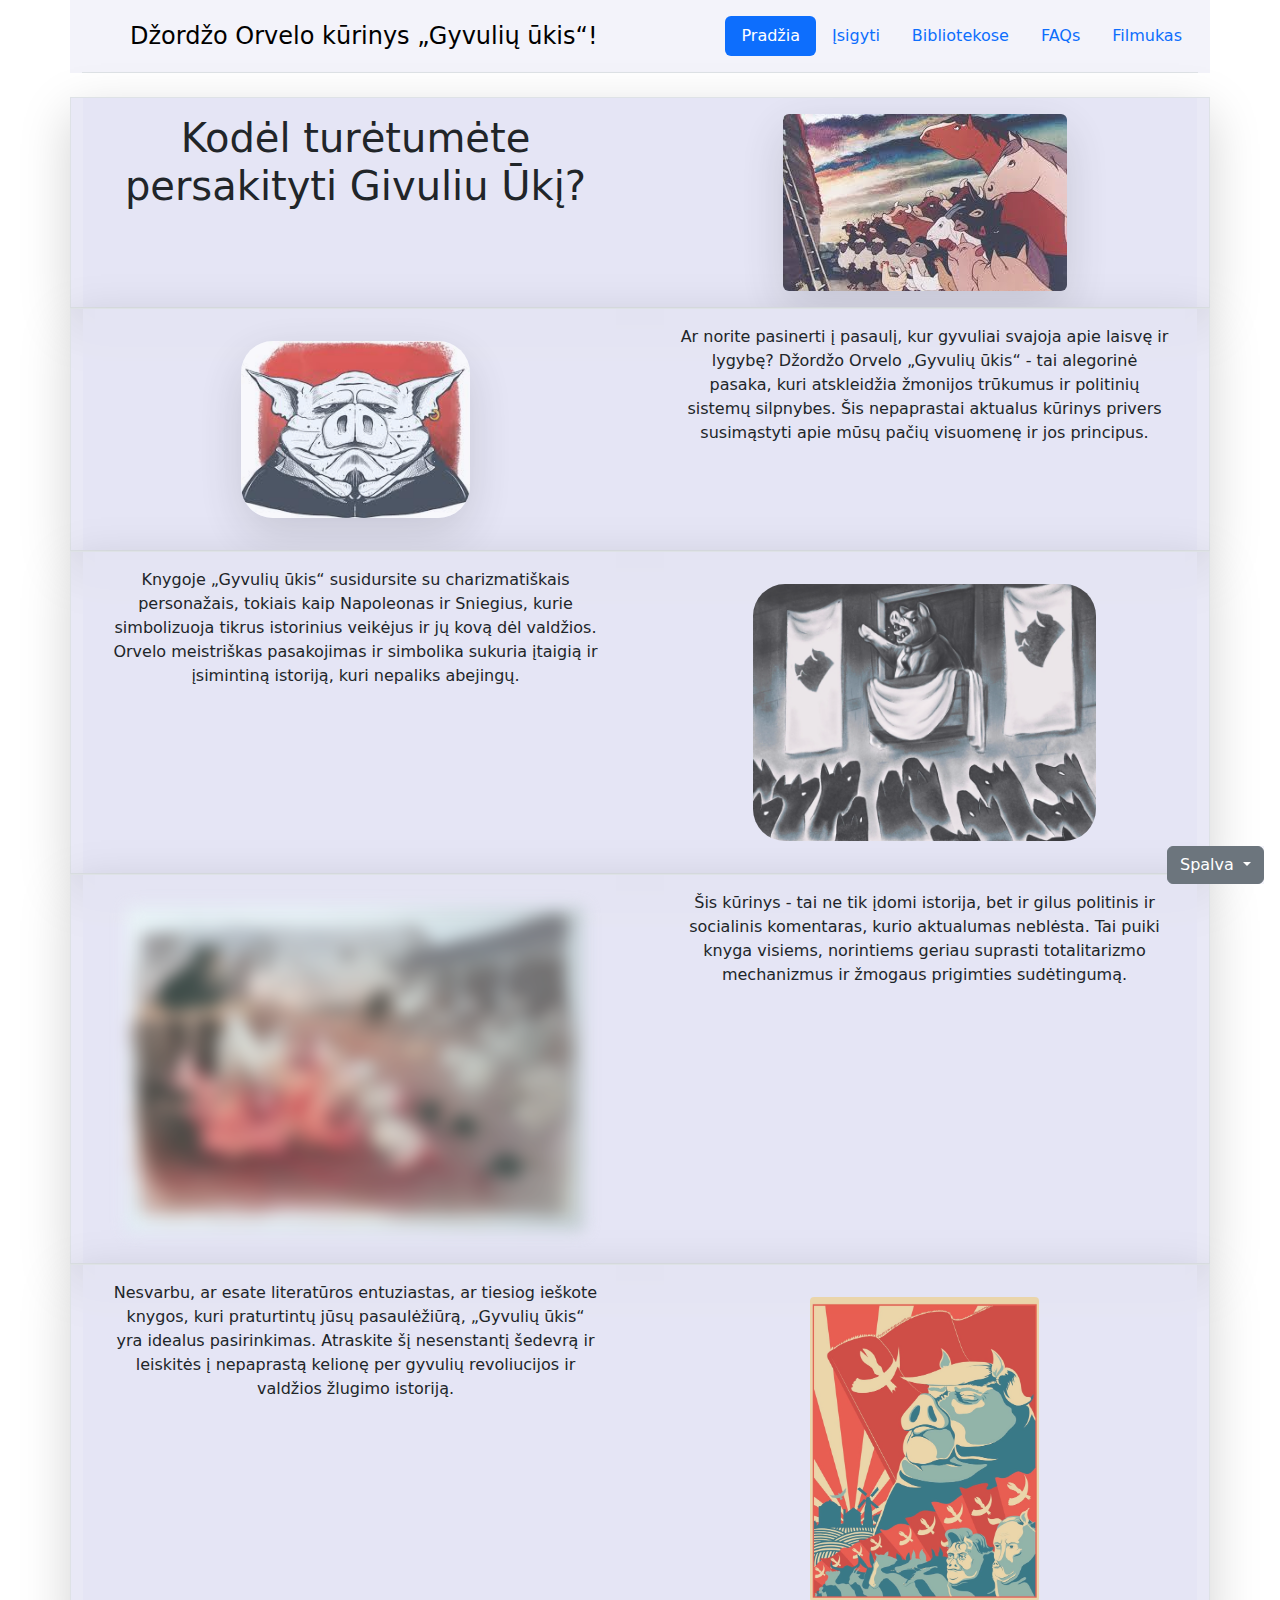
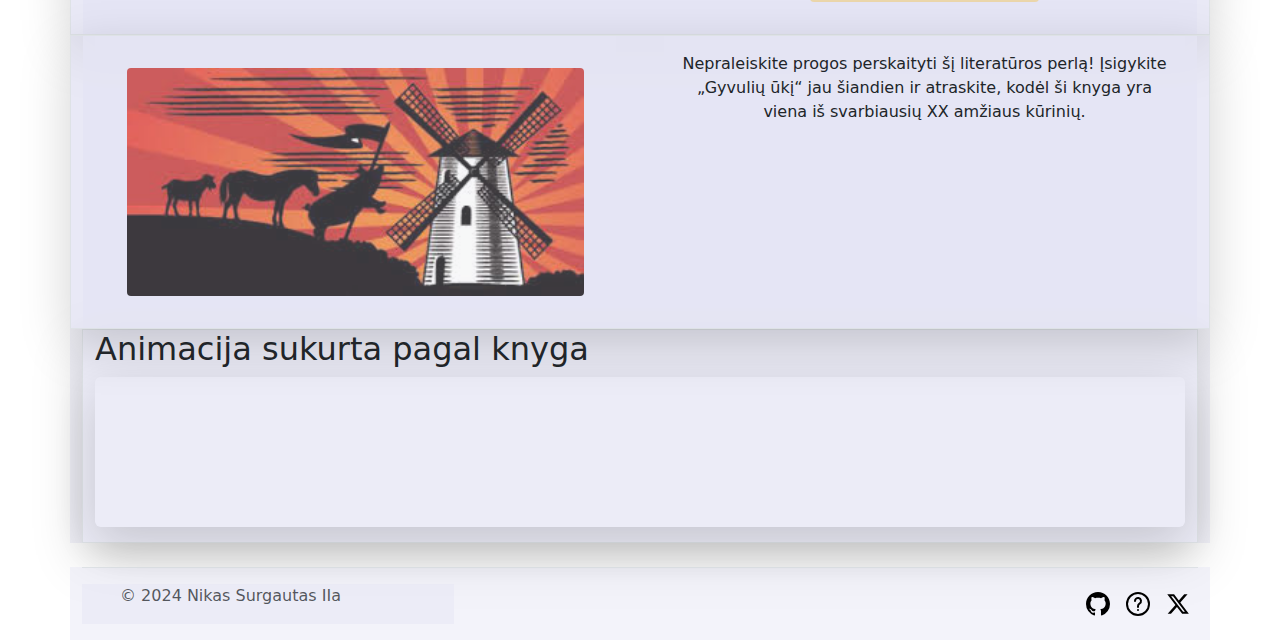
==== commit 65e91a6f: "spalvu keitimas" ====
--- a/index.html
+++ b/index.html
@@ -11,9 +11,8 @@
     <script src="https://cdn.jsdelivr.net/npm/bootstrap@5.3.3/dist/js/bootstrap.bundle.min.js"
         integrity="sha384-YvpcrYf0tY3lHB60NNkmXc5s9fDVZLESaAA55NDzOxhy9GkcIdslK1eN7N6jIeHz"
         crossorigin="anonymous"></script>
-    <script src="https://code.jquery.com/jquery-3.5.1.slim.min.js"></script>
-    <script src="https://cdn.jsdelivr.net/npm/@popperjs/core@2.5.4/dist/umd/popper.min.js"></script>
-    <script src="https://stackpath.bootstrapcdn.com/bootstrap/4.5.2/js/bootstrap.min.js"></script>
+   
+    <script src="main.js"></script>
     <script>
         $(document).ready(function () {
             $('#exampleModal').modal('show');
@@ -43,6 +42,7 @@
                 }
             }
 
+
         });
     </script>
 </head>
@@ -69,7 +69,22 @@
 
     <!-- <div class="bg-image"> -->
     </div>
-
+    <div class="container">
+        <header class="d-flex flex-wrap justify-content-center py-3 mb-4 border-bottom">
+          <a href="/" class="d-flex align-items-center mb-3 mb-md-0 me-md-auto link-body-emphasis text-decoration-none">
+            <svg class="bi me-2" width="40" height="32"><use xlink:href="#bootstrap"></use></svg>
+            <span class="fs-4">Džordžo Orvelo kūrinys „Gyvulių ūkis“!</span>
+          </a>
+    
+          <ul class="nav nav-pills">
+            <li class="nav-item"><a href="#" class="nav-link active" aria-current="page">Pradžia</a></li>
+            <li class="nav-item"><a href="https://www.knygos.lt/lt/knygos/gyvuliu-ukis--2021-/" class="nav-link">Įsigyti</a></li>
+            <li class="nav-item"><a href="https://ibiblioteka.lt/metis/publication?q=y0g1iw29u" class="nav-link">Bibliotekose</a></li>
+            <li class="nav-item"><a href="/GivuliuUkisReklama/FAQs" class="nav-link">FAQs</a></li>
+            <li class="nav-item"><a href="https://youtu.be/R7zAWdd0No4" class="nav-link">Filmukas</a></li>
+          </ul>
+        </header>
+      </div>
 
 
     <div class="container">
@@ -79,7 +94,7 @@
                     <div class="row gx-5">
                         <div class="col">
                             <div class="p-3">
-                                <h1 class="title text">Atraskite Džordžo Orvelo kūrinį „Gyvulių ūkis“!
+                                <h1 class="title text">Kodėl turėtumėte persakityti Givuliu Ūkį?
                                 </h1>
                             </div>
                         </div>
@@ -277,7 +292,7 @@
                     </a>
                 </li>
 
-                <li class="nav-item"><a href="/FAQs.html" class="nav-link px-2 text-body-secondary"><svg
+                <li class="nav-item"><a href="/GivuliuUkisReklama/FAQs" class="nav-link px-2 text-body-secondary"><svg
                             xmlns="http://www.w3.org/2000/svg" id="Outline" viewBox="0 0 24 24" width="24" height="24">
                             <path
                                 d="M12,0A12,12,0,1,0,24,12,12.013,12.013,0,0,0,12,0Zm0,22A10,10,0,1,1,22,12,10.011,10.011,0,0,1,12,22Z" />
@@ -287,7 +302,7 @@
                         </svg></a></li>
                 <!-- <li class="nav-item"><a href="#" class="nav-link px-2 text-body-secondary"></a></li> -->
                 <li class="nav-item"><a href="https://x.com/surgautas" class="nav-link px-2 text-body-secondary">
-                        <svg aria-hidden="true" height="24"
+                        <svg style="color: red;" aria-hidden="true" height="24"
                             viewBox="0 0 24 24                                                                                                                                                                                                                                                                                                                                                                                                                                                                                                                                                                                                                                                                                                                                                                                                                                                                                                                                                                                                                                                                                                                                                                                                                                                                                      "
                             version="1.1" width="24" data-view-component="true" class="octicon octicon-mark-github">
                             <path
@@ -307,11 +322,10 @@
                 Spalva
             </button>
             <ul class="dropdown-menu" aria-labelledby="dropdownMenuButtonLight">
-                <li><a class="dropdown-item" href="#">Šviesus</a></li>
-                <li><a class="dropdown-item" href="#">Tamsus</a></li>
-                <li><a class="dropdown-item" href="#">Kruvinas</a></li>
-                <li><a class="dropdown-item" href="#">Atsitiktinis</a></li>
-\
+                <li><a class="dropdown-item" id="sv">Šviesus</a></li>
+                <li><a class="dropdown-item" id="ta">Tamsus</a></li>
+                <li><a class="dropdown-item" id="kr">Kruvinas</a></li>
+                <li><a class="dropdown-item" id="at">Atsitiktinis</a></li>
             </ul>
         </div>
 
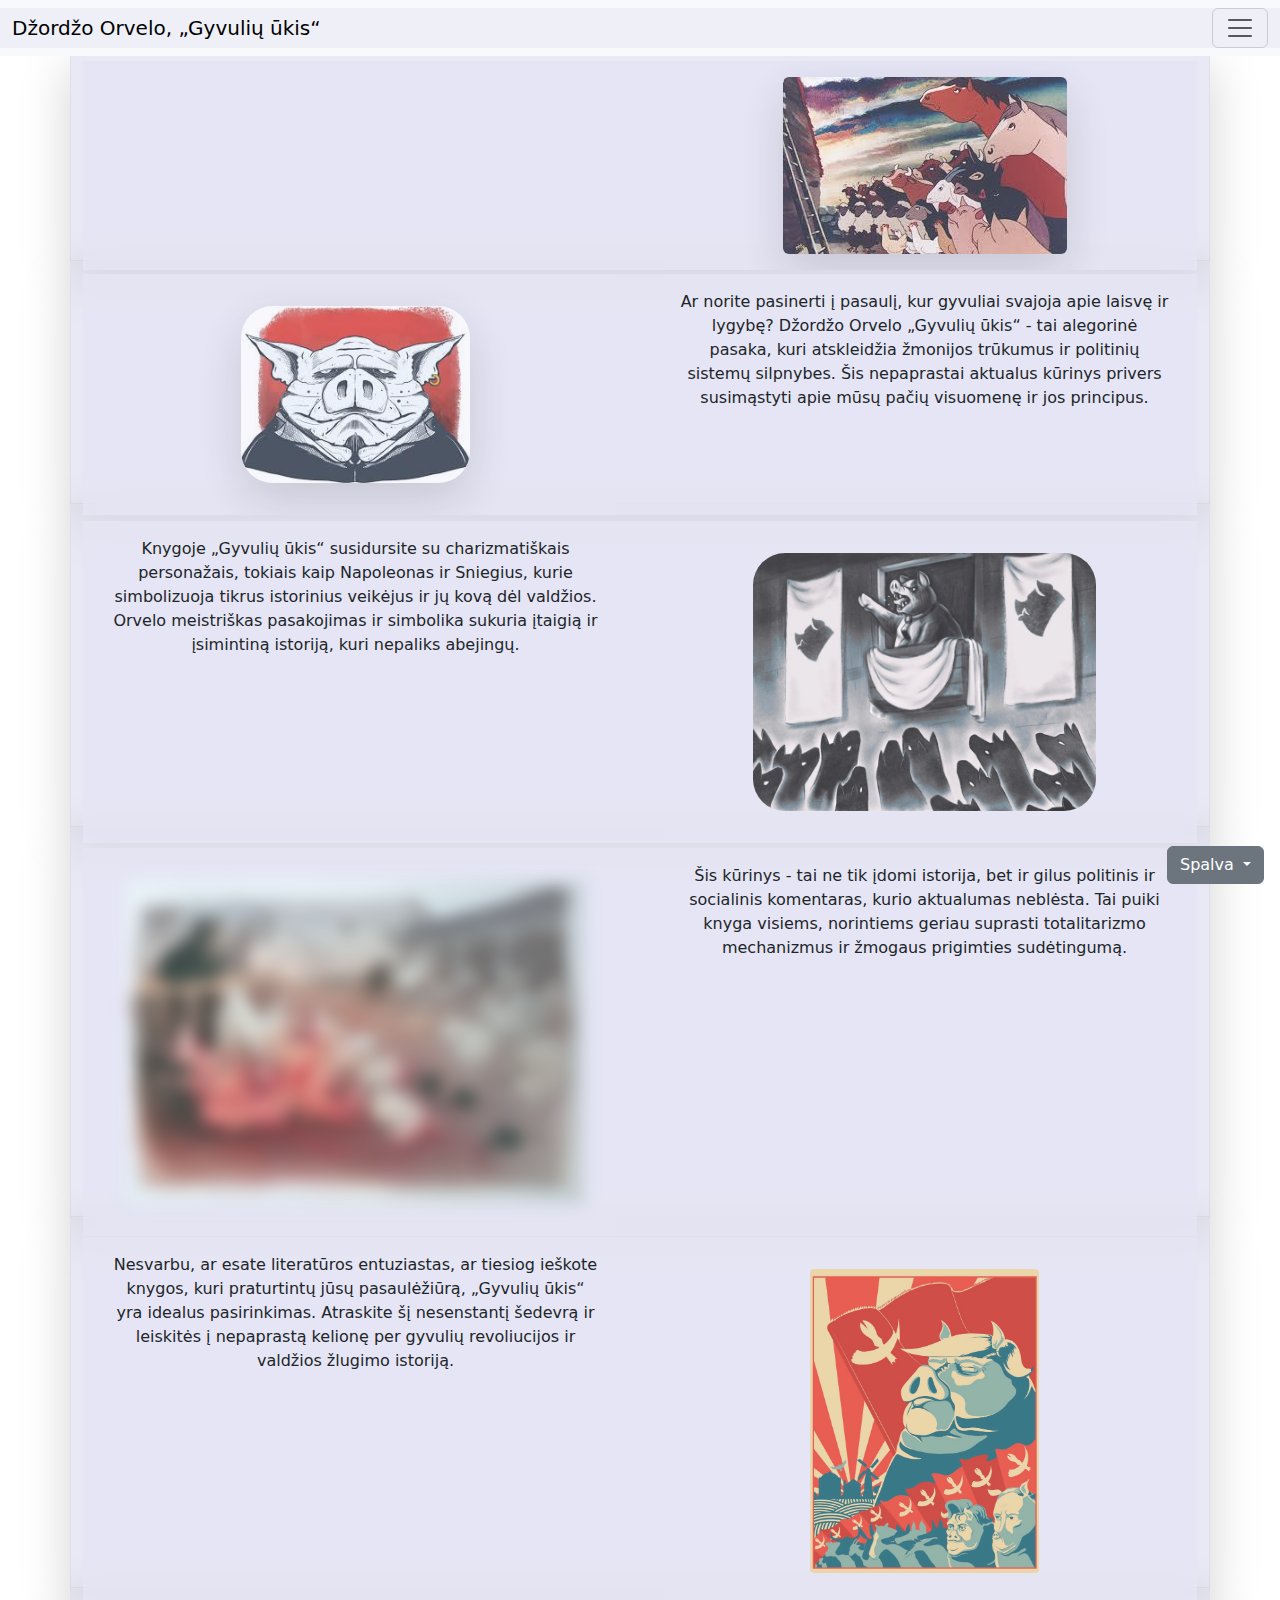
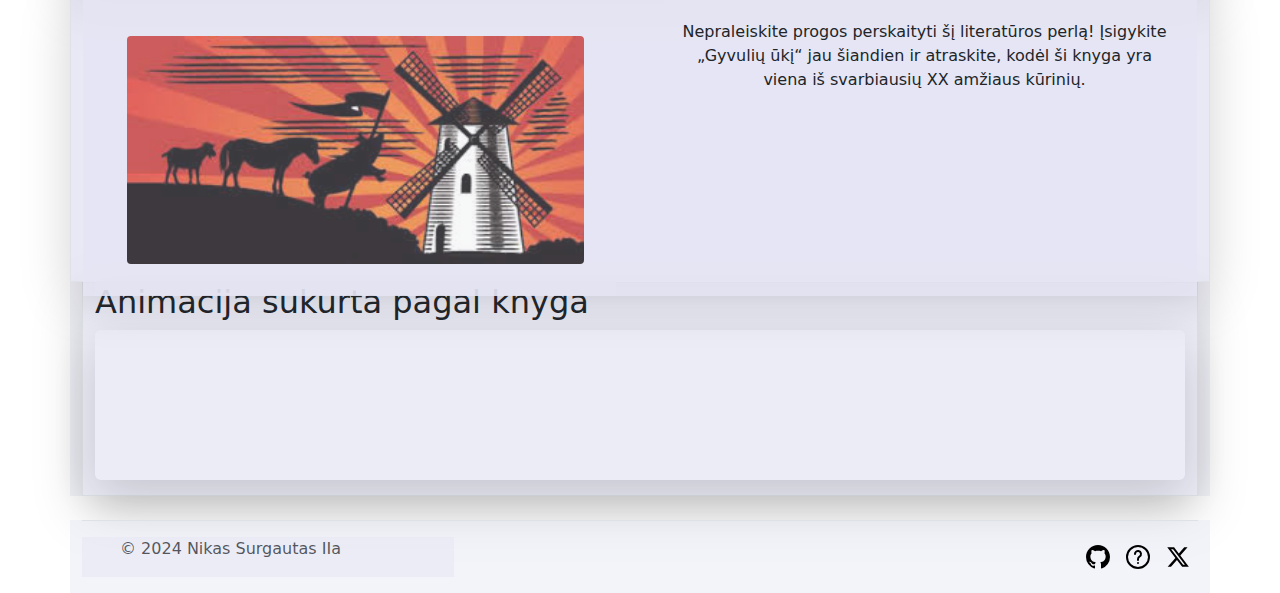
==== commit 1d91278e: "navbar RETUR OF THE BAR" ====
--- a/index.html
+++ b/index.html
@@ -11,7 +11,6 @@
     <script src="https://cdn.jsdelivr.net/npm/bootstrap@5.3.3/dist/js/bootstrap.bundle.min.js"
         integrity="sha384-YvpcrYf0tY3lHB60NNkmXc5s9fDVZLESaAA55NDzOxhy9GkcIdslK1eN7N6jIeHz"
         crossorigin="anonymous"></script>
-   
     <script src="main.js"></script>
     <script>
         $(document).ready(function () {
@@ -66,27 +65,125 @@
             </div>
         </div>
     </div>
-
+    <nav class="navbar bg-body-tertiary fixed-top">
+        <div class="container-fluid">
+          <a class="navbar-brand" href="#">Džordžo Orvelo, „Gyvulių ūkis“</a>
+          <button class="navbar-toggler" type="button" data-bs-toggle="offcanvas" data-bs-target="#offcanvasNavbar" aria-controls="offcanvasNavbar" aria-label="Toggle navigation">
+            <span class="navbar-toggler-icon"></span>
+          </button>
+          <div class="offcanvas offcanvas-end" tabindex="-1" id="offcanvasNavbar" aria-labelledby="offcanvasNavbarLabel">
+            <div class="offcanvas-header">
+              <h5 class="offcanvas-title" id="offcanvasNavbarLabel">Offcanvas</h5>
+              <button type="button" class="btn-close" data-bs-dismiss="offcanvas" aria-label="Close"></button>
+            </div>
+            <div class="offcanvas-body">
+              <ul class="navbar-nav justify-content-end flex-grow-1 pe-3">
+                <li class="nav-item">
+                  <a class="nav-link active" aria-current="page" href="#">Home</a>
+                </li>
+                <li class="nav-item">
+                  <a class="nav-link" href="#">Link</a>
+                </li>
+                <li class="nav-item dropdown">
+                  <a class="nav-link dropdown-toggle" href="#" role="button" data-bs-toggle="dropdown" aria-expanded="false">
+                    Dropdown
+                  </a>
+                  <ul class="dropdown-menu">
+                    <li><a class="dropdown-item" href="#">Action</a></li>
+                    <li><a class="dropdown-item" href="#">Another action</a></li>
+                    <li>
+                      <hr class="dropdown-divider">
+                    </li>
+                    <li><a class="dropdown-item" href="#">Something else here</a></li>
+                  </ul>
+                </li>
+              </ul>
+              <form class="d-flex mt-3" role="search">
+                <input class="form-control me-2" type="search" placeholder="Search" aria-label="Search">
+                <button class="btn btn-outline-success" type="submit">Search</button>
+              </form>
+            </div>
+          </div>
+        </div>
+      </nav>
+    <!-- <nav class="navbar navbar-expand-lg navbar-light bg-light">
+        <a class="navbar-brand" href="#">Navbar</a>
+        <button class="navbar-toggler" type="button" data-toggle="collapse" data-target="#navbarNavDropdown"
+            aria-controls="navbarNavDropdown" aria-expanded="false" aria-label="Toggle navigation">
+            <span class="navbar-toggler-icon"></span>
+        </button>
+        <div class="collapse navbar-collapse" id="navbarNavDropdown">
+            <ul class="navbar-nav">
+                <li class="nav-item dropdown">
+                    <a class="nav-link dropdown-toggle" href="#" id="navbarDropdown" role="button"
+                        data-bs-toggle="dropdown" aria-haspopup="true" aria-expanded="false">
+                        Dropdown
+                    </a>
+                    <div class="dropdown-menu" aria-labelledby="navbarDropdown">
+                        <ul class="nav nav-pills">
+                            <li class="nav-item"><a href="https://www.knygos.lt/lt/knygos/gyvuliu-ukis--2021-/"
+                                    class="nav-link">Įsigyti</a></li>
+                            <li class="nav-item"><a href="https://ibiblioteka.lt/metis/publication?q=y0g1iw29u"
+                                    class="nav-link">Bibliotekose</a></li>
+                            <li class="nav-item"><a href="/GivuliuUkisReklama/FAQs" class="nav-link">FAQs</a></li>
+                            <li class="nav-item"><a href="https://youtu.be/R7zAWdd0No4" class="nav-link">Filmukas</a>
+                            </li>
+                        </ul>
+                    </div>
+                </li>
+            </ul>
+        </div>
+    </nav>
     <!-- <div class="bg-image"> -->
-    </div>
-    <div class="container">
-        <header class="d-flex flex-wrap justify-content-center py-3 mb-4 border-bottom">
-          <a href="/" class="d-flex align-items-center mb-3 mb-md-0 me-md-auto link-body-emphasis text-decoration-none">
-            <svg class="bi me-2" width="40" height="32"><use xlink:href="#bootstrap"></use></svg>
-            <span class="fs-4">Džordžo Orvelo kūrinys „Gyvulių ūkis“!</span>
-          </a>
+    <!-- </div>
+    <nav class="navbar navbar-expand-lg navbar-light bg-light sticky-top">
+        <a class="navbar-brand" href="#">Kodėl turėtumėte persakityti Givuliu Ūkį?</a>
+
+        <button class="navbar-toggler" type="button" data-toggle="collapse" data-target="#navbarSupportedContent"
+            aria-controls="navbarSupportedContent" aria-expanded="false" aria-label="Toggle navigation">
+            <span class="navbar-toggler-icon"></span>
+        </button>
+
+        <div class="collapse navbar-collapse" id="navbarSupportedContent">
+            <ul class="navbar-nav mr-auto">
+                <li class="nav-item active">
+                    <a class="nav-link" href="#">Home <span class="sr-only">(current)</span></a>
+                </li>
+                <li class="nav-item">
+                    <a class="nav-link" href="#">Link</a>
+                </li>
+                <li class="nav-item dropdown">
+                    <a class="nav-link dropdown-toggle" href="#" id="navbarDropdown" role="button"
+                        data-toggle="dropdown" aria-haspopup="true" aria-expanded="false">
+                        Dropdown
+                    </a>
+                    <div class="dropdown-menu" aria-labelledby="navbarDropdown">
+                        <ul class="nav nav-pills">
+                            <!-- <li class="nav-item"><a href="#" class="nav-link active" aria-current="page">Pradžia</a></li> -->
+                            <!-- <li class="nav-item"><a href="https://www.knygos.lt/lt/knygos/gyvuliu-ukis--2021-/"
+                                    class="nav-link">Įsigyti</a></li>
+                            <li class="nav-item"><a href="https://ibiblioteka.lt/metis/publication?q=y0g1iw29u"
+                                    class="nav-link">Bibliotekose</a></li>
+                            <li class="nav-item"><a href="/GivuliuUkisReklama/FAQs" class="nav-link">FAQs</a></li>
+                            <li class="nav-item"><a href="https://youtu.be/R7zAWdd0No4" class="nav-link">Filmukas</a>
+                            </li>
+                        </ul>
+                    </div>
+                </li>
+                <li class="nav-item">
+                    <a class="nav-link disabled" href="#">Disabled</a>
+                </li>
+            </ul>
+            <form class="form-inline my-2 my-lg-0">
+                <input class="form-control mr-sm-2" type="search" placeholder="Search" aria-label="Search">
+                <button class="btn btn-outline-success my-2 my-sm-0" type="submit">Search</button>
+            </form>
+        </div>
+    </nav>
+    -->
     
-          <ul class="nav nav-pills">
-            <li class="nav-item"><a href="#" class="nav-link active" aria-current="page">Pradžia</a></li>
-            <li class="nav-item"><a href="https://www.knygos.lt/lt/knygos/gyvuliu-ukis--2021-/" class="nav-link">Įsigyti</a></li>
-            <li class="nav-item"><a href="https://ibiblioteka.lt/metis/publication?q=y0g1iw29u" class="nav-link">Bibliotekose</a></li>
-            <li class="nav-item"><a href="/GivuliuUkisReklama/FAQs" class="nav-link">FAQs</a></li>
-            <li class="nav-item"><a href="https://youtu.be/R7zAWdd0No4" class="nav-link">Filmukas</a></li>
-          </ul>
-        </header>
-      </div>
-
-
+
+    
     <div class="container">
         <div class="row">
             <div class="g-col-6 border shadow-lg">
@@ -94,7 +191,6 @@
                     <div class="row gx-5">
                         <div class="col">
                             <div class="p-3">
-                                <h1 class="title text">Kodėl turėtumėte persakityti Givuliu Ūkį?
                                 </h1>
                             </div>
                         </div>
--- a/stiliukas.css
+++ b/stiliukas.css
@@ -1,6 +1,11 @@
 .dcenter {
   text-align: center;
 }
+.container {
+ position: relative;
+  top: 5%
+}
+
 
 div {
   display: block;
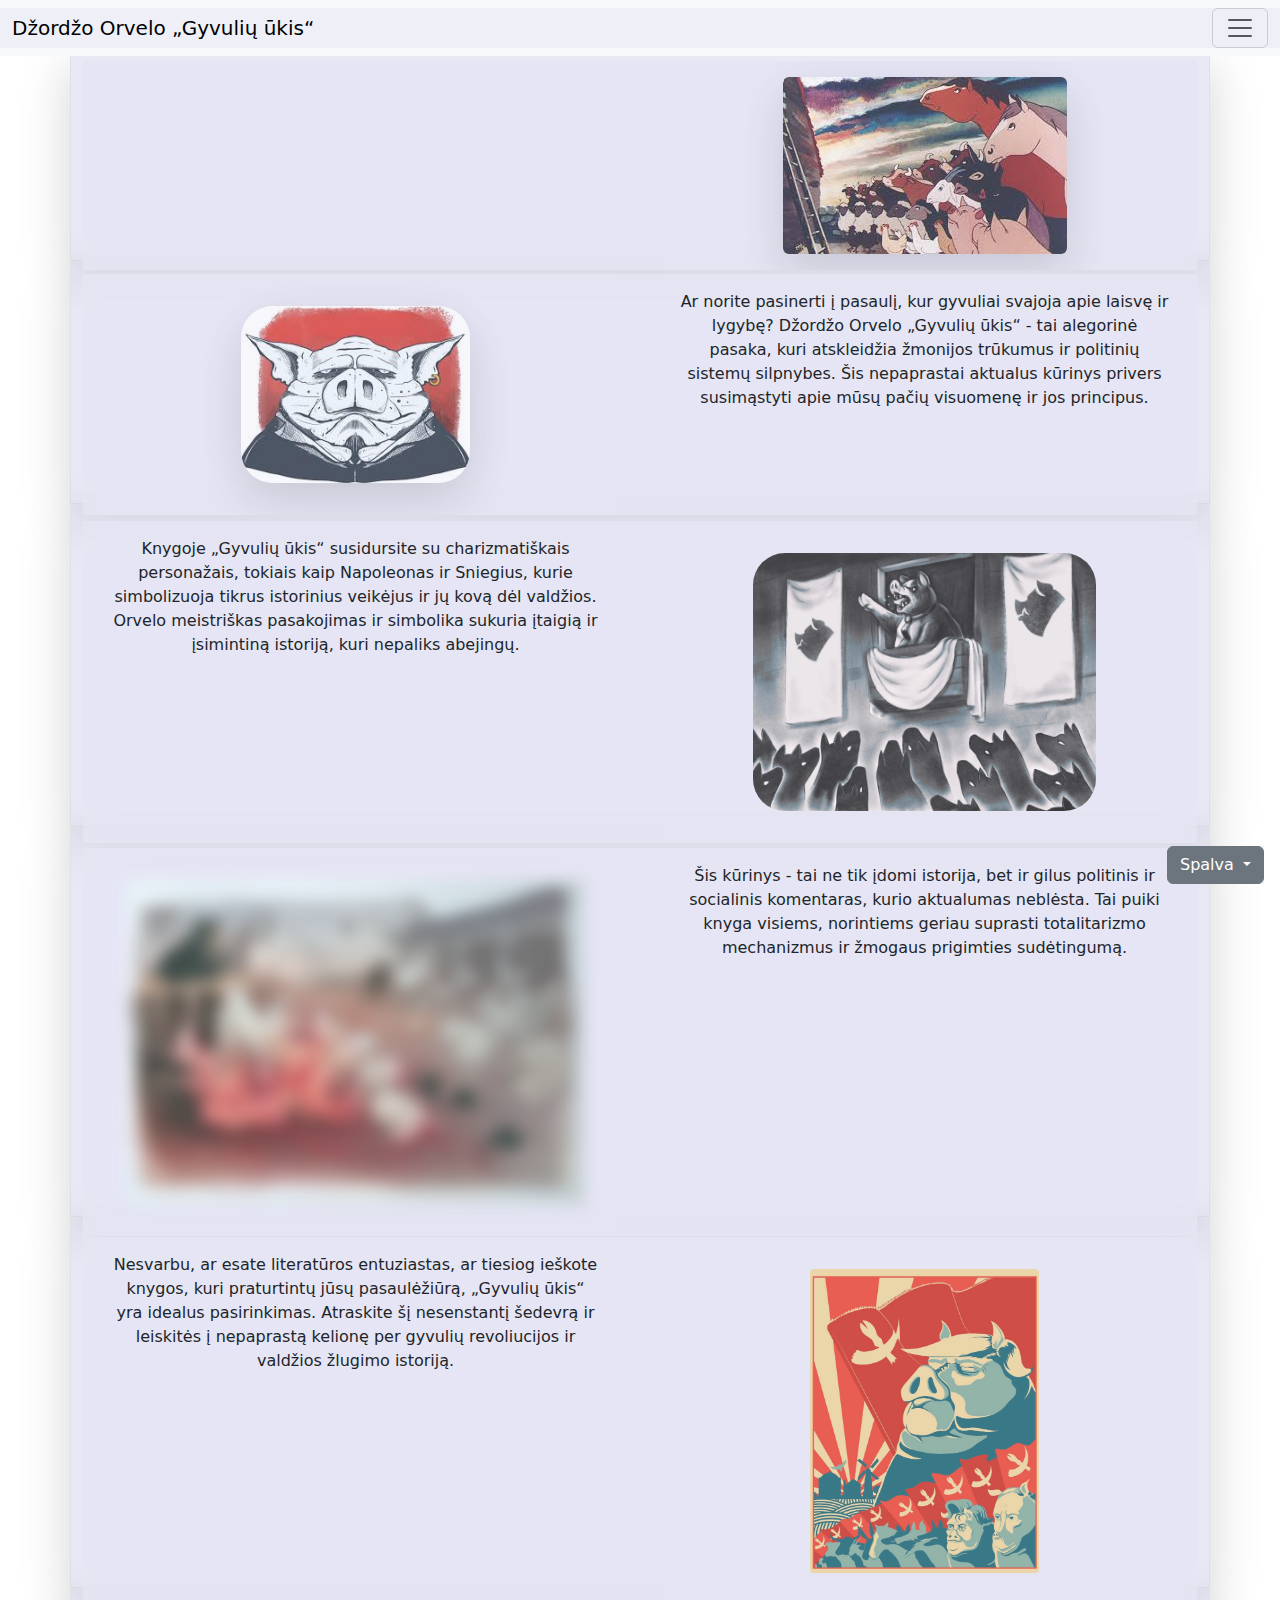
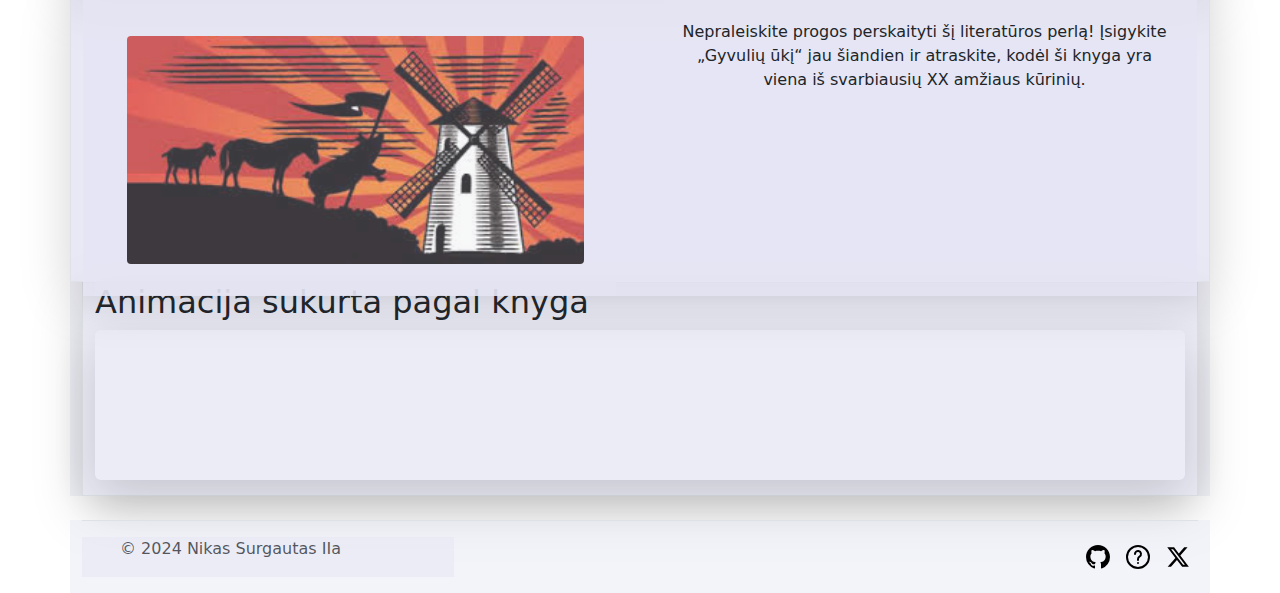
==== commit 72f4d9bd: "and dune, i think" ====
--- a/index.html
+++ b/index.html
@@ -67,40 +67,28 @@
     </div>
     <nav class="navbar bg-body-tertiary fixed-top">
         <div class="container-fluid">
-          <a class="navbar-brand" href="#">Džordžo Orvelo, „Gyvulių ūkis“</a>
+          <a class="navbar-brand" href="#">Džordžo Orvelo  „Gyvulių ūkis“</a>
           <button class="navbar-toggler" type="button" data-bs-toggle="offcanvas" data-bs-target="#offcanvasNavbar" aria-controls="offcanvasNavbar" aria-label="Toggle navigation">
             <span class="navbar-toggler-icon"></span>
           </button>
           <div class="offcanvas offcanvas-end" tabindex="-1" id="offcanvasNavbar" aria-labelledby="offcanvasNavbarLabel">
             <div class="offcanvas-header">
-              <h5 class="offcanvas-title" id="offcanvasNavbarLabel">Offcanvas</h5>
+              <h5 class="offcanvas-title" id="offcanvasNavbarLabel">Kelios nuorodos</h5>
               <button type="button" class="btn-close" data-bs-dismiss="offcanvas" aria-label="Close"></button>
             </div>
             <div class="offcanvas-body">
               <ul class="navbar-nav justify-content-end flex-grow-1 pe-3">
-                <li class="nav-item">
-                  <a class="nav-link active" aria-current="page" href="#">Home</a>
-                </li>
-                <li class="nav-item">
-                  <a class="nav-link" href="#">Link</a>
-                </li>
-                <li class="nav-item dropdown">
-                  <a class="nav-link dropdown-toggle" href="#" role="button" data-bs-toggle="dropdown" aria-expanded="false">
-                    Dropdown
-                  </a>
-                  <ul class="dropdown-menu">
-                    <li><a class="dropdown-item" href="#">Action</a></li>
-                    <li><a class="dropdown-item" href="#">Another action</a></li>
-                    <li>
-                      <hr class="dropdown-divider">
-                    </li>
-                    <li><a class="dropdown-item" href="#">Something else here</a></li>
-                  </ul>
-                </li>
+                <li class="nav-item mouseon"><a href="https://www.knygos.lt/lt/knygos/gyvuliu-ukis--2021-/"
+                    class="nav-link" >Įsigyti</a></li>
+            <li class="nav-item mouseon" ><a href="https://ibiblioteka.lt/metis/publication?q=y0g1iw29u"
+                    class="nav-link">Bibliotekose</a></li>
+            <li class="nav-item mouseon"><a href="/GivuliuUkisReklama/FAQs" class="nav-link">FAQs</a></li>
+            <li class="nav-item mouseon"><a href="https://youtu.be/R7zAWdd0No4" class="nav-link">Filmukas</a>
+            </li>
               </ul>
               <form class="d-flex mt-3" role="search">
-                <input class="form-control me-2" type="search" placeholder="Search" aria-label="Search">
-                <button class="btn btn-outline-success" type="submit">Search</button>
+                <!-- <input class="form-control me-2" type="search" placeholder="Search" aria-label="Search"> -->
+                <!-- <button class="btn btn-outline-success" type="submit">Search</button> -->
               </form>
             </div>
           </div>
@@ -422,6 +410,7 @@
                 <li><a class="dropdown-item" id="ta">Tamsus</a></li>
                 <li><a class="dropdown-item" id="kr">Kruvinas</a></li>
                 <li><a class="dropdown-item" id="at">Atsitiktinis</a></li>
+                <li><p>Spalvu keitimas buvo padarytas greitai, nemuškit dėl prasto funkcionalumo ar šlamštiško kodo.</p></li>
             </ul>
         </div>
 
--- a/stiliukas.css
+++ b/stiliukas.css
@@ -4,6 +4,7 @@
 .container {
  position: relative;
   top: 5%
+
 }
 
 
@@ -84,4 +85,4 @@
 
 .textBack {
   background-color: rgba(228, 228, 245, 0.459);
-}+}
